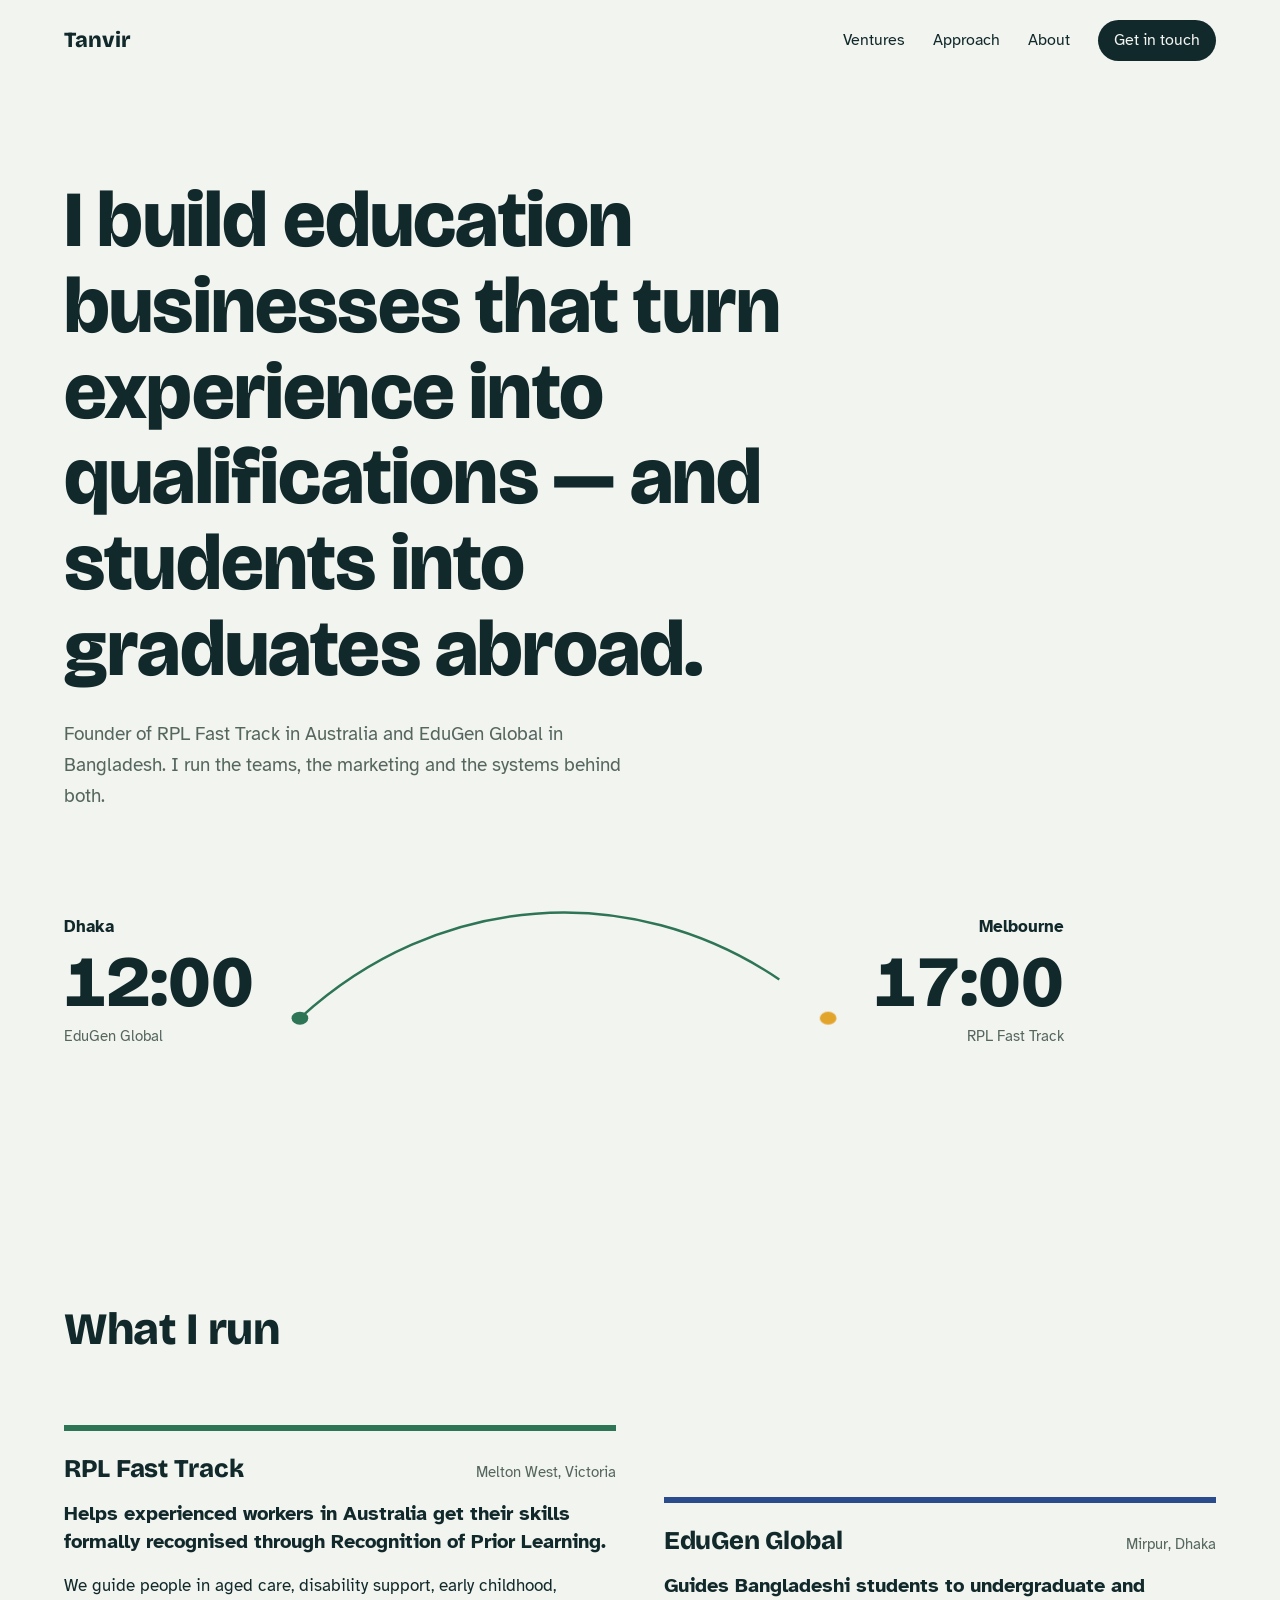
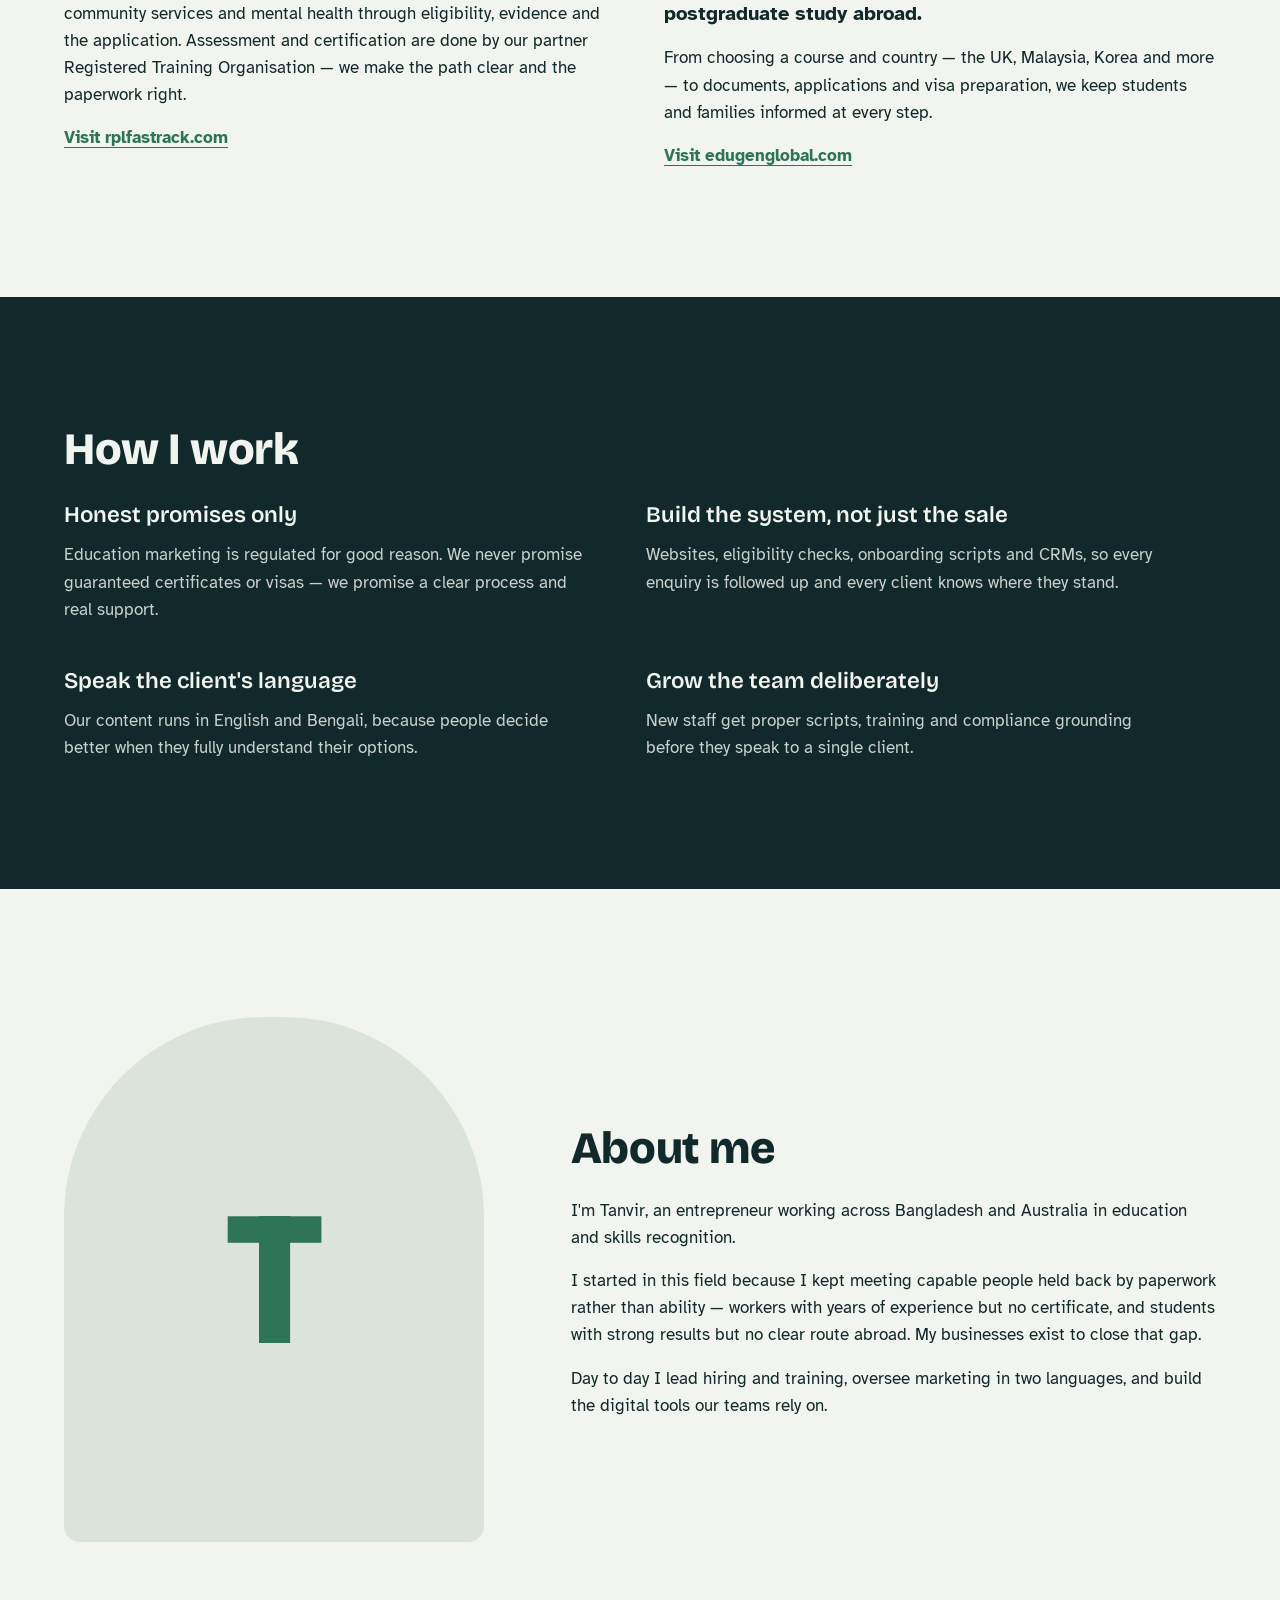
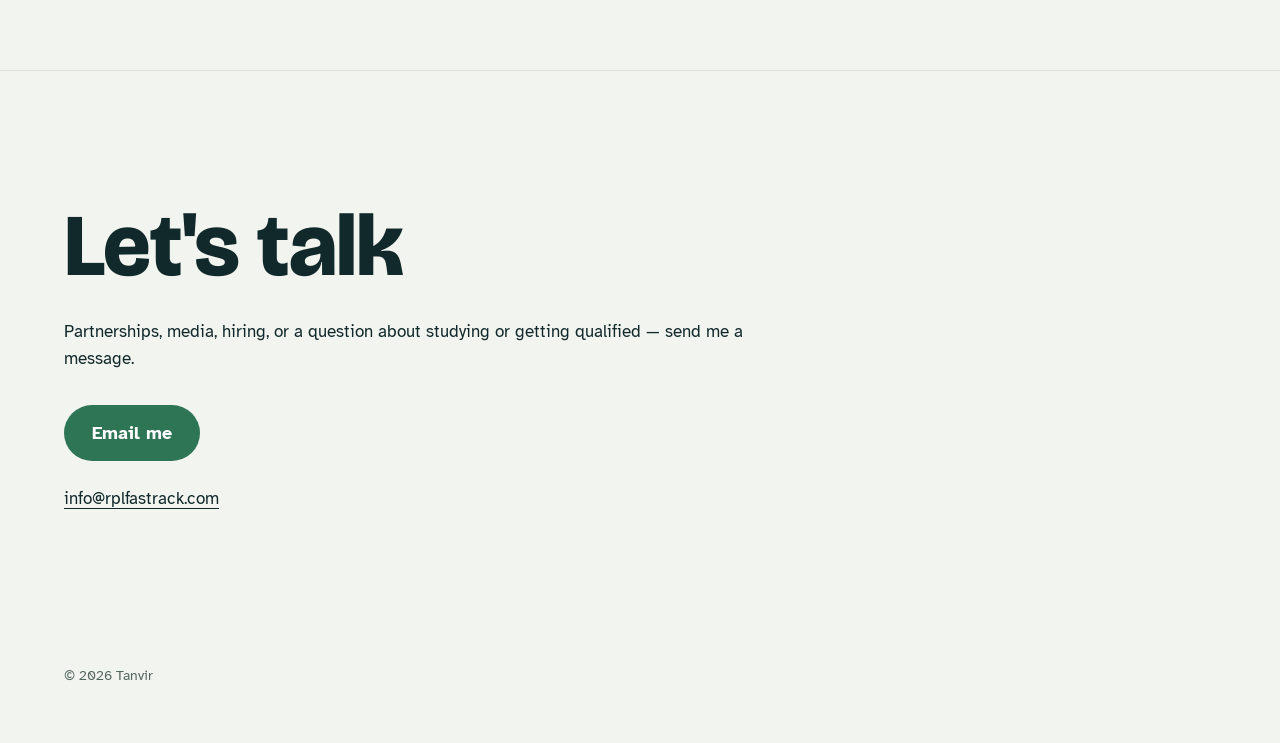
==== index.html @ ed78fefe "Add files via upload" ====
<!doctype html>
<html lang="en">
<head>
  <meta charset="utf-8">
  <meta name="viewport" content="width=device-width, initial-scale=1">
  <title>Tanvir — Education consultancy founder</title>
  <meta name="description" content="Tanvir builds education consultancies that help people turn work experience into Australian qualifications and help students study abroad.">

  <!-- Social share preview (shows when the link is posted on Facebook, LinkedIn, WhatsApp) -->
  <meta property="og:title" content="Tanvir — Education consultancy founder">
  <meta property="og:description" content="Founder of RPL Fast Track and EduGen Global. Working between Dhaka and Melbourne.">
  <meta property="og:type" content="website">
  <!-- EDIT after you have a domain: <meta property="og:url" content="https://yourdomain.com"> -->

  <link rel="icon" href="favicon.svg" type="image/svg+xml">
  <link rel="preconnect" href="https://fonts.googleapis.com">
  <link rel="preconnect" href="https://fonts.gstatic.com" crossorigin>
  <link href="https://fonts.googleapis.com/css2?family=Atkinson+Hyperlegible:wght@400;700&family=Bricolage+Grotesque:opsz,wght@12..96,400;12..96,600;12..96,800&display=swap" rel="stylesheet">
  <link rel="stylesheet" href="styles.css">
</head>
<body>
  <a class="skip" href="#main">Skip to content</a>

  <header class="site-header">
    <a class="wordmark" href="#top">Tanvir</a>
    <nav aria-label="Main">
      <a href="#ventures">Ventures</a>
      <a href="#approach">Approach</a>
      <a href="#about">About</a>
      <a class="nav-cta" href="#contact">Get in touch</a>
    </nav>
  </header>

  <main id="main">
    <!-- HERO -->
    <section class="hero" id="top">
      <h1>I build education businesses that turn experience into qualifications&nbsp;— and students into graduates abroad.</h1>
      <p class="hero-sub">Founder of RPL Fast Track in Australia and EduGen Global in Bangladesh. I run the teams, the marketing and the systems behind both.</p>

      <div class="route" aria-label="Where I work: Dhaka and Melbourne">
        <div class="city">
          <span class="city-name">Dhaka</span>
          <span class="city-time" data-tz="Asia/Dhaka">--:--</span>
          <span class="city-note">EduGen Global</span>
        </div>
        <svg class="arc" viewBox="0 0 400 120" preserveAspectRatio="none" aria-hidden="true">
          <path class="arc-path" d="M10 110 C 120 -20, 280 -20, 390 110" />
          <circle class="arc-dot" r="6" cx="10" cy="110" />
          <circle class="arc-dot arc-dot-end" r="6" cx="390" cy="110" />
        </svg>
        <div class="city city-right">
          <span class="city-name">Melbourne</span>
          <span class="city-time" data-tz="Australia/Melbourne">--:--</span>
          <span class="city-note">RPL Fast Track</span>
        </div>
      </div>
    </section>

    <!-- VENTURES -->
    <section class="ventures" id="ventures">
      <h2>What I run</h2>

      <article class="venture venture-rpl">
        <div class="venture-head">
          <h3>RPL Fast Track</h3>
          <p class="venture-where">Melton West, Victoria</p>
        </div>
        <p class="venture-lead">Helps experienced workers in Australia get their skills formally recognised through Recognition of Prior Learning.</p>
        <p>We guide people in aged care, disability support, early childhood, community services and mental health through eligibility, evidence and the application. Assessment and certification are done by our partner Registered Training Organisation — we make the path clear and the paperwork right.</p>
        <a class="text-link" href="https://rplfastrack.com" target="_blank" rel="noopener">Visit rplfastrack.com</a>
      </article>

      <article class="venture venture-edugen">
        <div class="venture-head">
          <h3>EduGen Global</h3>
          <p class="venture-where">Mirpur, Dhaka</p>
        </div>
        <p class="venture-lead">Guides Bangladeshi students to undergraduate and postgraduate study abroad.</p>
        <p>From choosing a course and country — the UK, Malaysia, Korea and more — to documents, applications and visa preparation, we keep students and families informed at every step.</p>
        <a class="text-link" href="https://www.edugenglobal.com" target="_blank" rel="noopener">Visit edugenglobal.com</a>
      </article>
    </section>

    <!-- APPROACH -->
    <section class="approach" id="approach">
      <h2>How I work</h2>
      <dl class="principles">
        <div>
          <dt>Honest promises only</dt>
          <dd>Education marketing is regulated for good reason. We never promise guaranteed certificates or visas — we promise a clear process and real support.</dd>
        </div>
        <div>
          <dt>Build the system, not just the sale</dt>
          <dd>Websites, eligibility checks, onboarding scripts and CRMs, so every enquiry is followed up and every client knows where they stand.</dd>
        </div>
        <div>
          <dt>Speak the client's language</dt>
          <dd>Our content runs in English and Bengali, because people decide better when they fully understand their options.</dd>
        </div>
        <div>
          <dt>Grow the team deliberately</dt>
          <dd>New staff get proper scripts, training and compliance grounding before they speak to a single client.</dd>
        </div>
      </dl>
    </section>

    <!-- ABOUT -->
    <section class="about" id="about">
      <div class="portrait">
        <!-- EDIT: to use your photo, put photo.jpg in this folder and replace the <span> below with:
             <img src="photo.jpg" alt="Tanvir" width="480" height="600"> -->
        <span aria-hidden="true">T</span>
      </div>
      <div class="about-text">
        <h2>About me</h2>
        <p>I'm Tanvir, an entrepreneur working across Bangladesh and Australia in education and skills recognition.</p>
        <p>I started in this field because I kept meeting capable people held back by paperwork rather than ability — workers with years of experience but no certificate, and students with strong results but no clear route abroad. My businesses exist to close that gap.</p>
        <p>Day to day I lead hiring and training, oversee marketing in two languages, and build the digital tools our teams rely on.</p>
        <!-- EDIT: replace the paragraphs above with your own story, education and milestones -->
      </div>
    </section>

    <!-- CONTACT -->
    <section class="contact" id="contact">
      <h2>Let's talk</h2>
      <p>Partnerships, media, hiring, or a question about studying or getting qualified — send me a message.</p>
      <a class="button" href="mailto:info@rplfastrack.com">Email me</a>
      <ul class="contact-links">
        <li><a href="mailto:info@rplfastrack.com">info@rplfastrack.com</a></li>
        <!-- EDIT: add your LinkedIn / Facebook, e.g.
        <li><a href="https://www.linkedin.com/in/your-name" target="_blank" rel="noopener">LinkedIn</a></li> -->
      </ul>
    </section>
  </main>

  <footer class="site-footer">
    <p>© <span id="year">2026</span> Tanvir</p>
  </footer>

  <script src="script.js" defer></script>
</body>
</html>
---- styles.css ----
:root {
  --paper: #F2F4EF;
  --ink: #12292B;
  --muted: #55665F;
  --eucalyptus: #2E7556;
  --mist: #DCE3DA;
  --marigold: #E2A42B;
  --surface: #FFFFFF;

  --display: "Bricolage Grotesque", system-ui, sans-serif;
  --body: "Atkinson Hyperlegible", system-ui, sans-serif;

  --gutter: clamp(16px, 5vw, 64px);
  --measure: 62ch;
}

@media (prefers-color-scheme: dark) {
  :root {
    --paper: #0F1E1F;
    --ink: #E8EEE9;
    --muted: #9FB0A8;
    --eucalyptus: #6CC199;
    --mist: #1E3133;
    --surface: #152829;
  }
}

* { box-sizing: border-box; }
html { scroll-behavior: smooth; }
body {
  margin: 0;
  background: var(--paper);
  color: var(--ink);
  font-family: var(--body);
  font-size: 1.0625rem;
  line-height: 1.6;
  -webkit-font-smoothing: antialiased;
}
img { max-width: 100%; display: block; }
a { color: inherit; }
:focus-visible { outline: 3px solid var(--marigold); outline-offset: 3px; border-radius: 4px; }

.skip { position: absolute; left: -999px; }
.skip:focus { left: 16px; top: 16px; background: var(--ink); color: var(--paper); padding: 8px 12px; z-index: 10; }

h1, h2, h3 { font-family: var(--display); line-height: 1.08; margin: 0; letter-spacing: -0.01em; }
h2 { font-size: clamp(1.9rem, 4vw, 2.8rem); font-weight: 800; margin-bottom: 1.5rem; }
h3 { font-size: 1.6rem; font-weight: 800; }
p { margin: 0 0 1rem; max-width: var(--measure); }

/* Header */
.site-header {
  display: flex; justify-content: space-between; align-items: center; gap: 16px;
  padding: 20px var(--gutter);
  position: sticky; top: 0; z-index: 5;
  background: color-mix(in srgb, var(--paper) 88%, transparent);
  backdrop-filter: blur(8px);
}
.wordmark { font-family: var(--display); font-weight: 800; font-size: 1.35rem; text-decoration: none; }
nav { display: flex; gap: clamp(12px, 2.5vw, 28px); align-items: center; }
nav a { text-decoration: none; font-size: 0.98rem; }
nav a:hover { text-decoration: underline; text-underline-offset: 4px; }
.nav-cta { background: var(--ink); color: var(--paper); padding: 8px 16px; border-radius: 999px; }
.nav-cta:hover { text-decoration: none !important; background: var(--eucalyptus); }
@media (max-width: 640px) {
  nav a:not(.nav-cta) { display: none; }
}

section { padding: clamp(64px, 10vw, 128px) var(--gutter); }

/* Hero */
.hero { padding-top: clamp(40px, 8vw, 96px); }
.hero h1 {
  font-size: clamp(2.2rem, 6.2vw, 5rem);
  font-weight: 800;
  max-width: 17ch;
  font-variation-settings: "opsz" 96;
}
.hero-sub { font-size: 1.2rem; color: var(--muted); margin-top: 1.75rem; max-width: 48ch; }

.route {
  margin-top: clamp(48px, 8vw, 88px);
  display: grid;
  grid-template-columns: auto 1fr auto;
  align-items: end;
  gap: clamp(12px, 3vw, 32px);
  max-width: 1000px;
}
.city { display: flex; flex-direction: column; }
.city-right { text-align: right; }
.city-name { font-weight: 700; }
.city-time {
  font-family: var(--display); font-weight: 800;
  font-size: clamp(2.4rem, 7vw, 4.5rem); line-height: 1;
  font-variant-numeric: tabular-nums;
  margin: 6px 0;
}
.city-note { color: var(--muted); font-size: 0.95rem; }
.arc { width: 100%; height: clamp(70px, 12vw, 130px); overflow: visible; margin-bottom: 1.2rem; }
.arc-path {
  fill: none; stroke: var(--eucalyptus); stroke-width: 2.5;
  stroke-dasharray: 520; stroke-dashoffset: 520;
  animation: draw 1.8s 0.3s cubic-bezier(.6,.1,.2,1) forwards;
  vector-effect: non-scaling-stroke;
}
.arc-dot { fill: var(--eucalyptus); }
.arc-dot-end { fill: var(--marigold); opacity: 0; animation: pop .4s 2s forwards; }
@keyframes draw { to { stroke-dashoffset: 0; } }
@keyframes pop { to { opacity: 1; } }
@media (max-width: 560px) {
  .route { grid-template-columns: 1fr 1fr; }
  .arc { grid-column: 1 / -1; order: -1; margin-bottom: 0; }
}

/* Ventures */
.ventures { display: grid; grid-template-columns: repeat(2, minmax(0, 1fr)); gap: clamp(24px, 4vw, 48px); align-items: start; }
.ventures h2 { grid-column: 1 / -1; }
.venture { padding-top: 24px; border-top: 6px solid var(--eucalyptus); }
.venture-edugen { border-top-color: #2B4C8C; margin-top: clamp(0px, 6vw, 72px); }
@media (prefers-color-scheme: dark) { .venture-edugen { border-top-color: #7EA2E6; } }
.venture-head { display: flex; justify-content: space-between; align-items: baseline; gap: 12px; flex-wrap: wrap; margin-bottom: 1rem; }
.venture-where { color: var(--muted); margin: 0; font-size: 0.95rem; }
.venture-lead { font-size: 1.25rem; font-weight: 700; line-height: 1.4; }
.text-link { font-weight: 700; color: var(--eucalyptus); text-underline-offset: 4px; }
@media (max-width: 760px) {
  .ventures { grid-template-columns: 1fr; }
  .venture-edugen { margin-top: 16px; }
}

/* Approach */
.approach { background: var(--ink); color: var(--paper); }
.principles { display: grid; grid-template-columns: repeat(2, minmax(0, 1fr)); gap: 40px clamp(24px, 5vw, 72px); margin: 0; max-width: 1100px; }
.principles dt { font-family: var(--display); font-weight: 600; font-size: 1.4rem; margin-bottom: 0.5rem; }
.principles dd { margin: 0; opacity: 0.82; max-width: 48ch; }
@media (max-width: 700px) { .principles { grid-template-columns: 1fr; } }

/* About */
.about { display: grid; grid-template-columns: minmax(0, 2fr) minmax(0, 3fr); gap: clamp(32px, 6vw, 88px); align-items: center; }
.portrait {
  aspect-ratio: 4 / 5; background: var(--mist); border-radius: 200px 200px 16px 16px;
  display: grid; place-items: center; overflow: hidden; max-width: 420px;
}
.portrait span { font-family: var(--display); font-weight: 800; font-size: clamp(6rem, 18vw, 12rem); color: var(--eucalyptus); }
.portrait img { width: 100%; height: 100%; object-fit: cover; }
@media (max-width: 760px) {
  .about { grid-template-columns: 1fr; }
  .portrait { max-width: 260px; }
}

/* Contact */
.contact { text-align: left; border-top: 1px solid var(--mist); }
.contact h2 { font-size: clamp(2.6rem, 8vw, 5.5rem); }
.button {
  display: inline-block; margin-top: 1rem;
  background: var(--eucalyptus); color: #fff; text-decoration: none;
  font-weight: 700; padding: 14px 28px; border-radius: 999px; font-size: 1.1rem;
}
.button:hover { background: var(--ink); color: var(--paper); }
.contact-links { list-style: none; padding: 0; margin: 1.5rem 0 0; display: flex; gap: 24px; flex-wrap: wrap; }
.contact-links a { text-underline-offset: 4px; }

.site-footer { padding: 24px var(--gutter) 40px; color: var(--muted); font-size: 0.9rem; }

@media (prefers-reduced-motion: reduce) {
  html { scroll-behavior: auto; }
  .arc-path { animation: none; stroke-dashoffset: 0; }
  .arc-dot-end { animation: none; opacity: 1; }
}
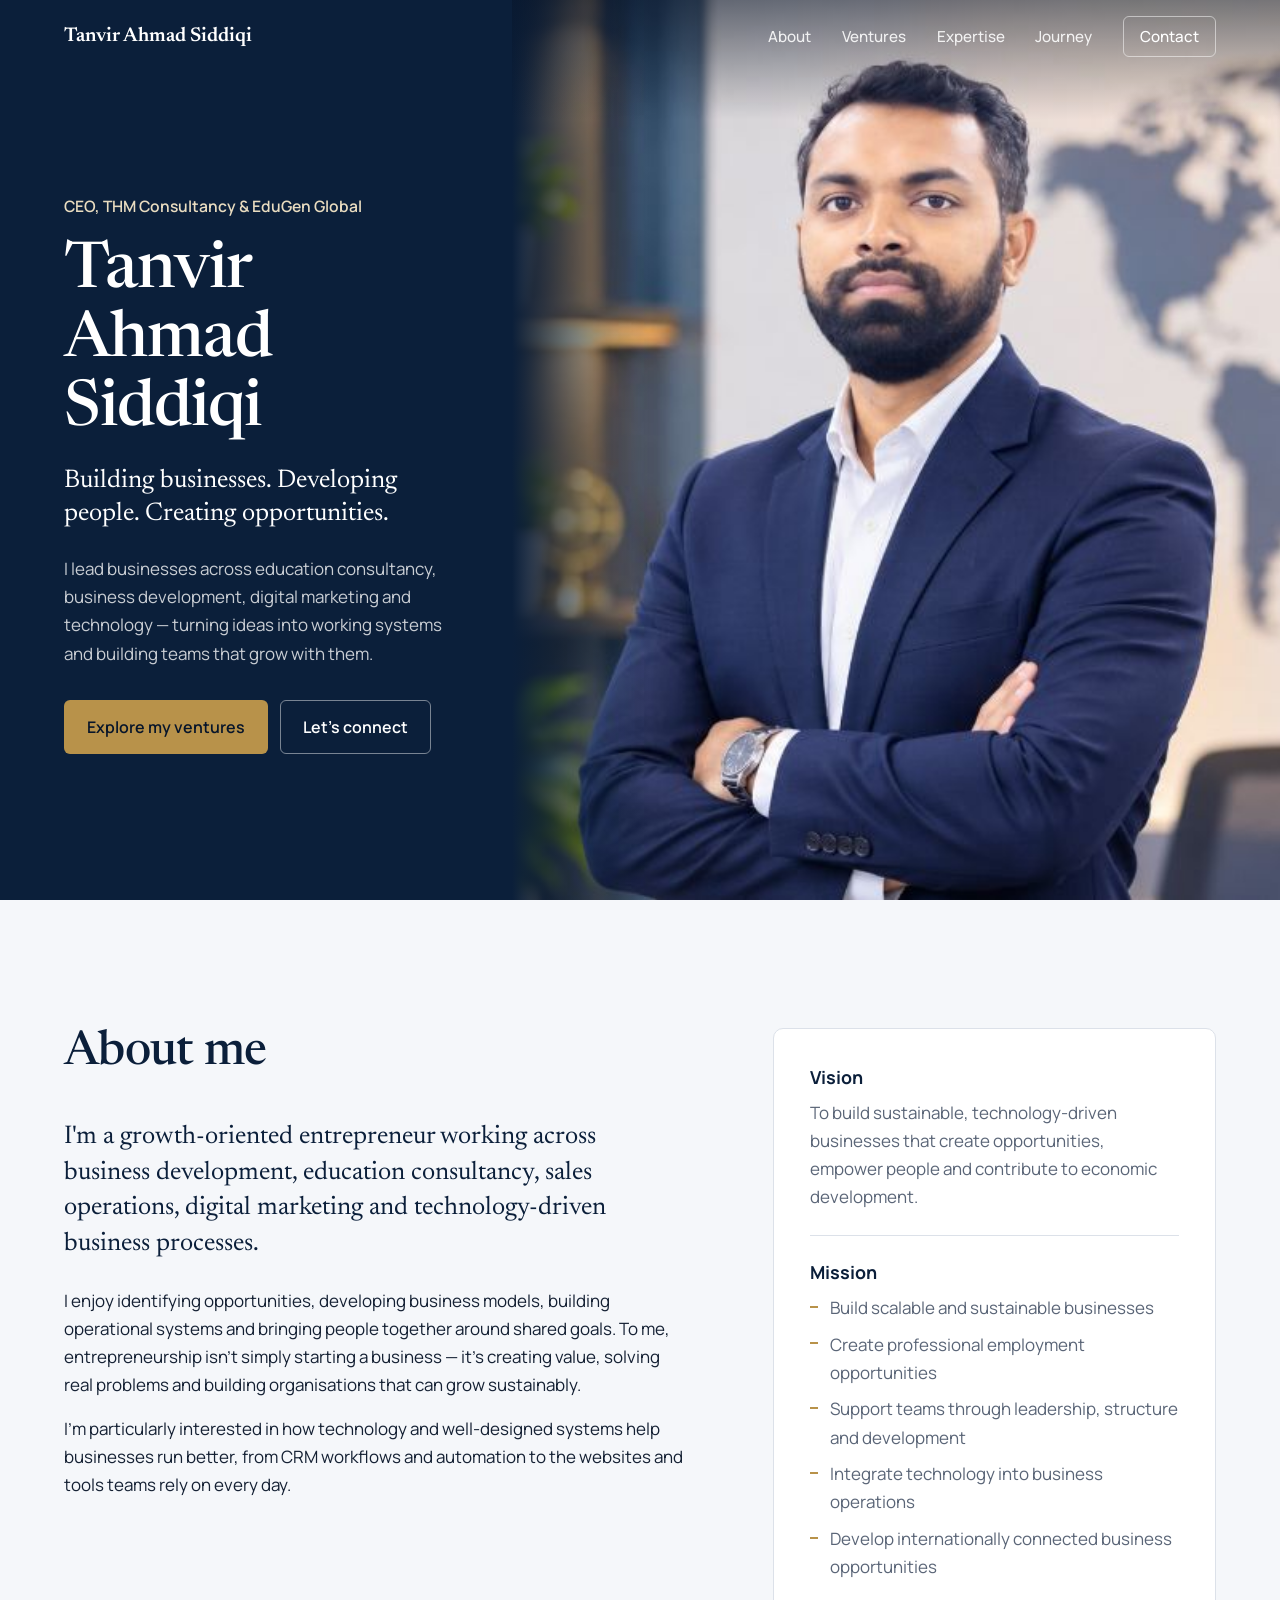
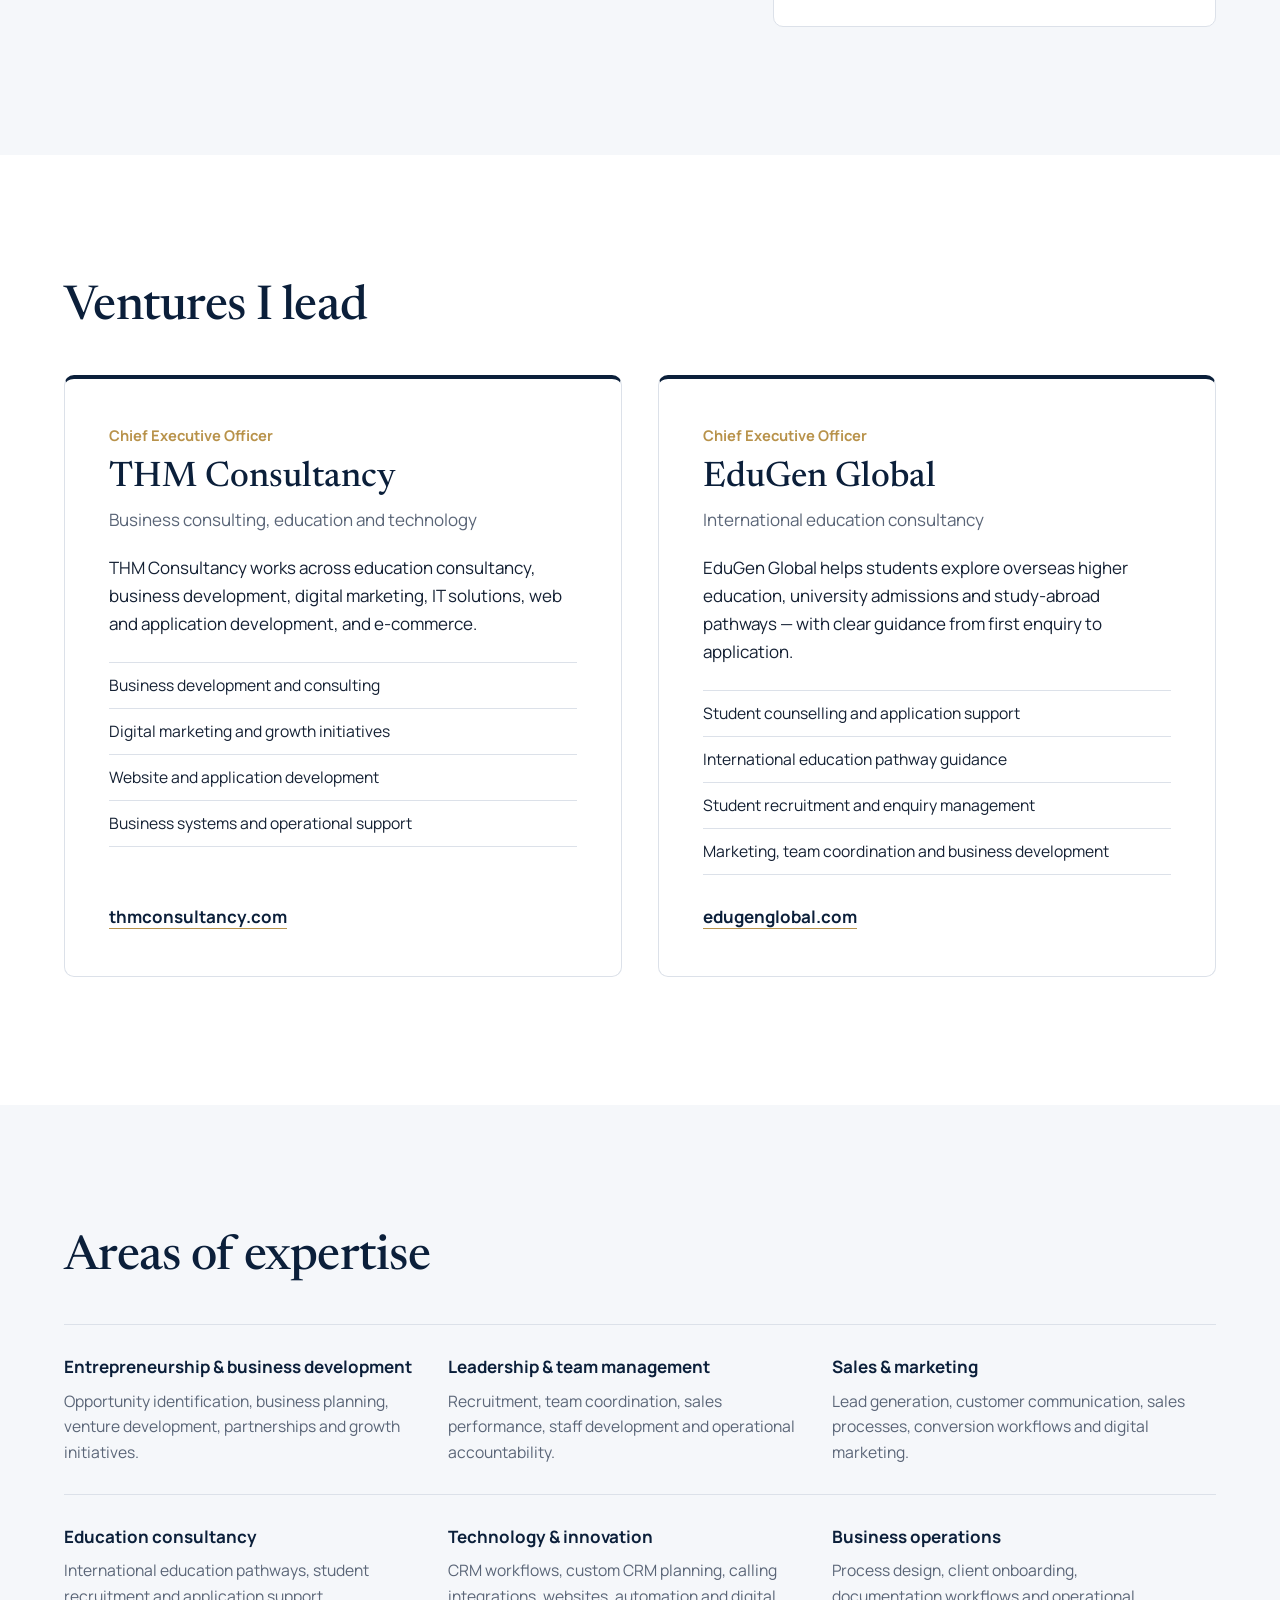
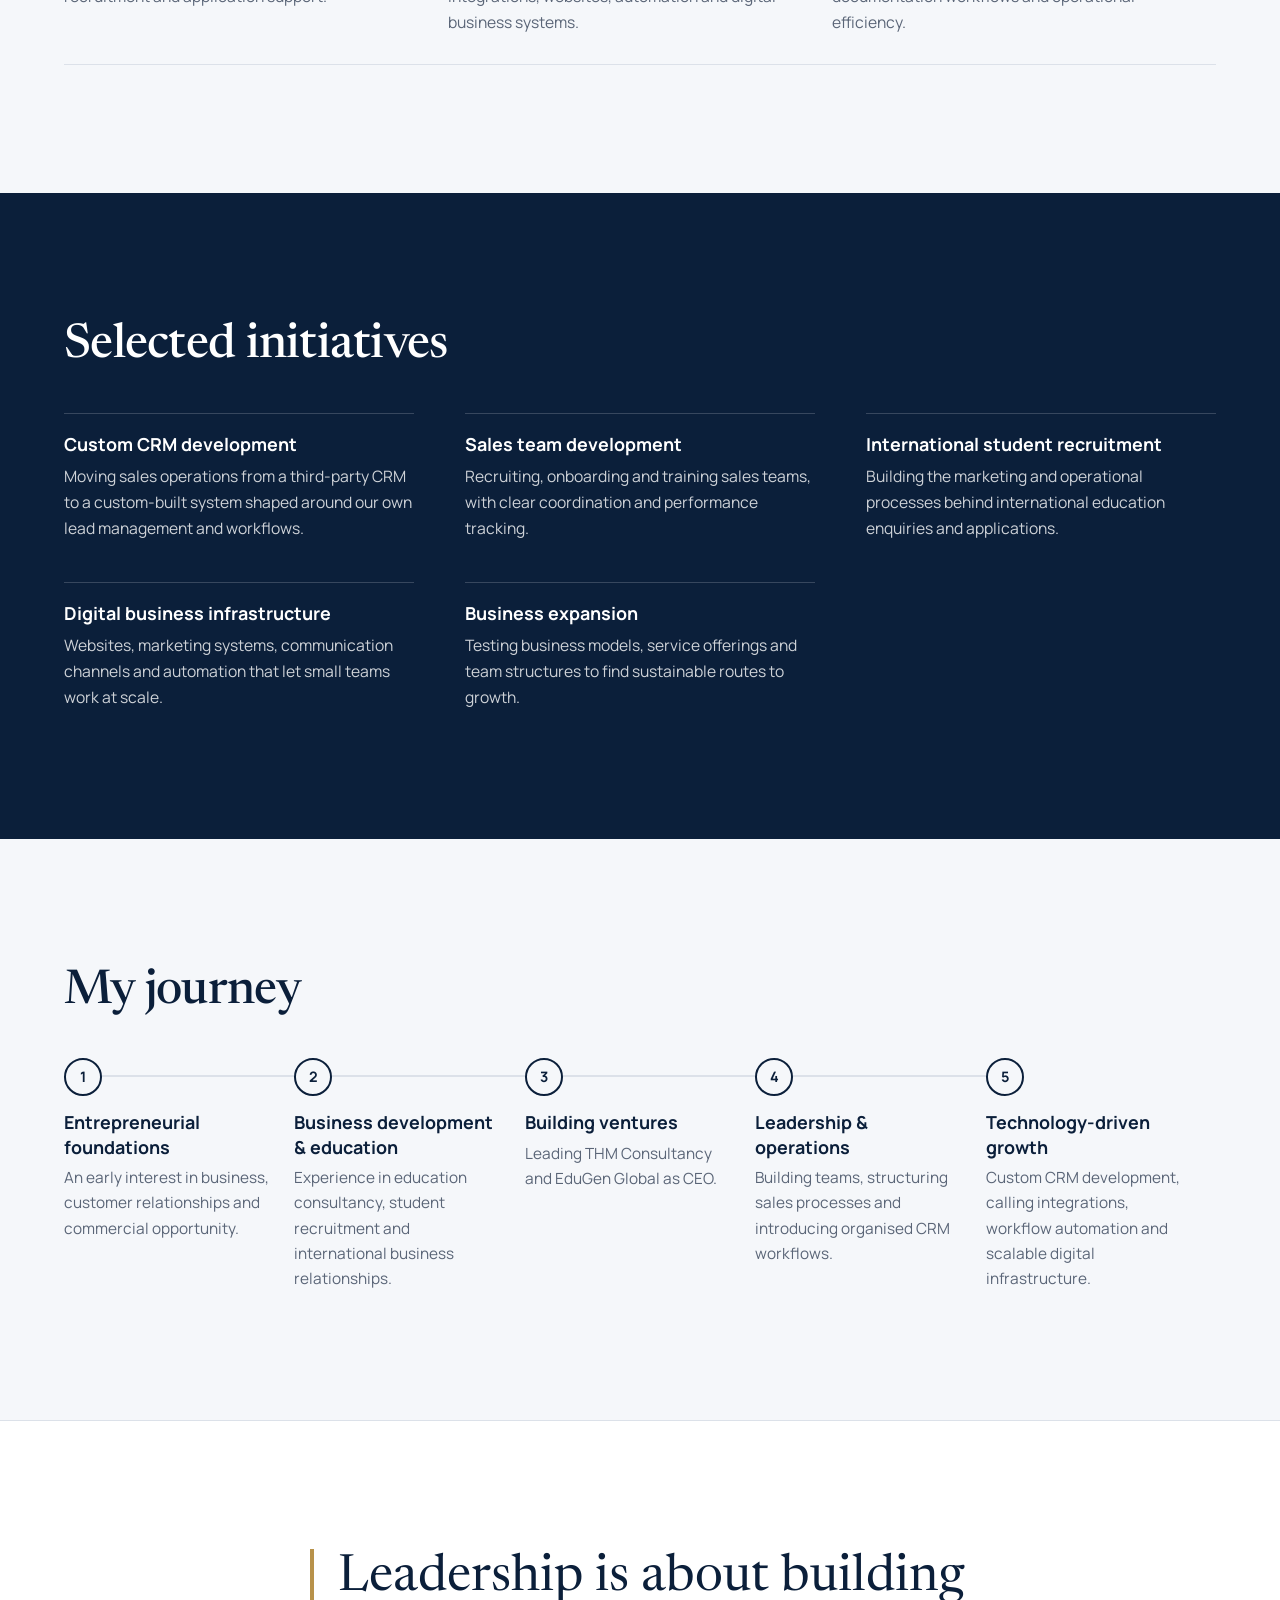
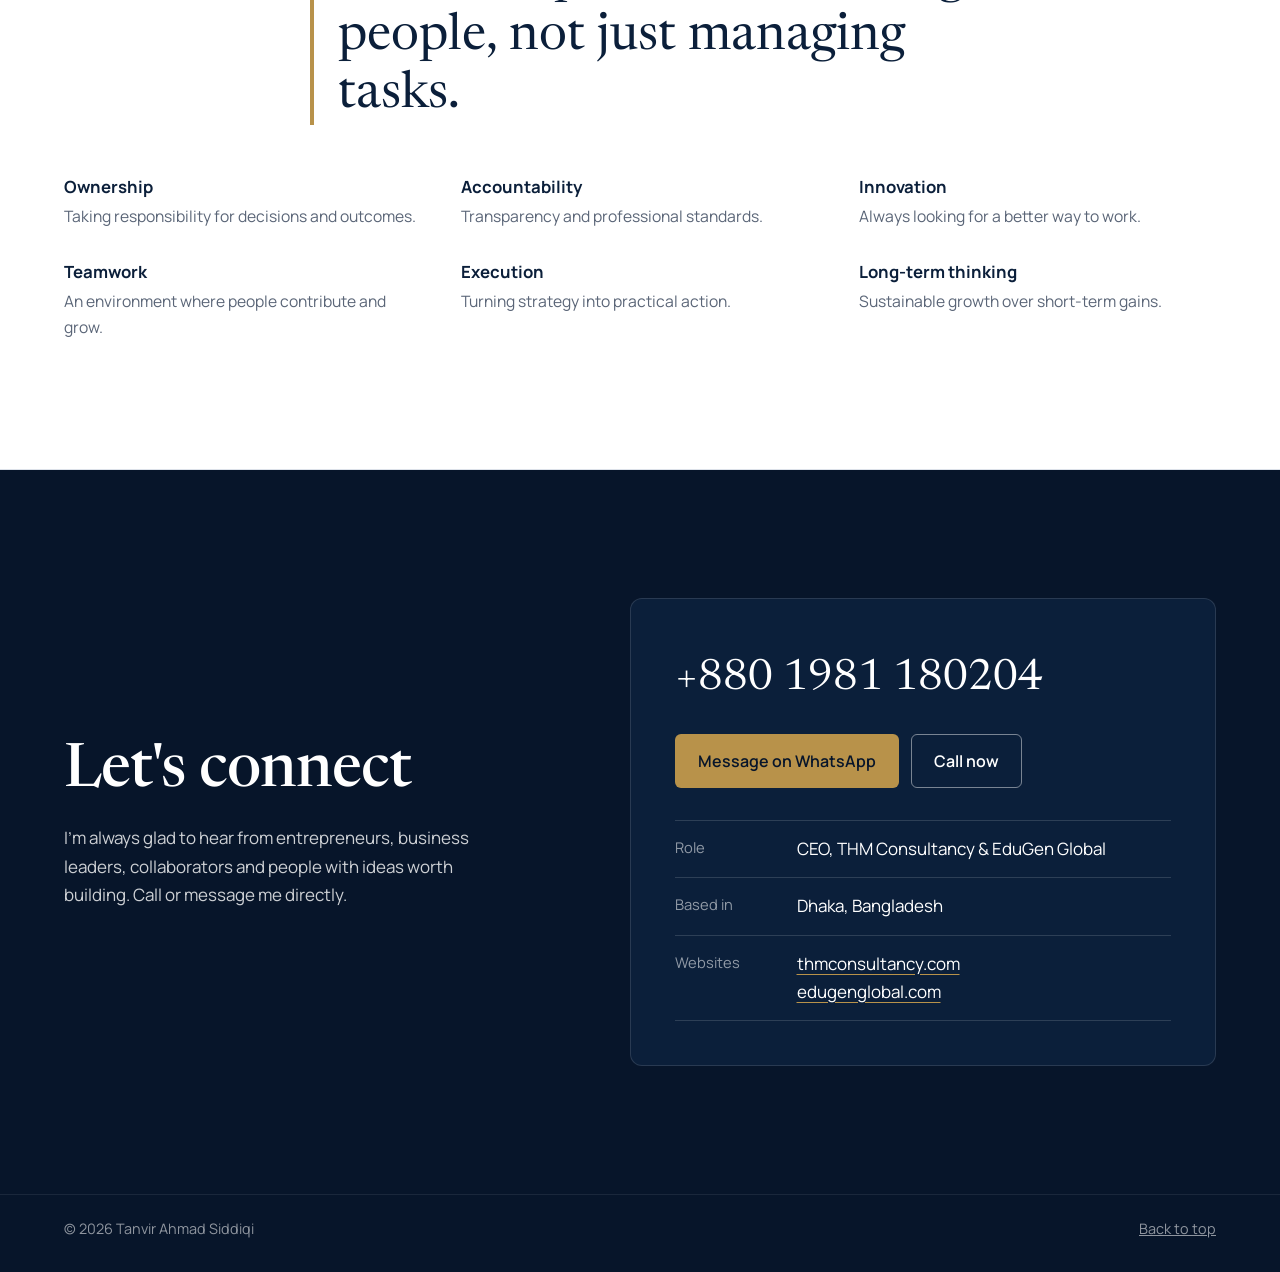
==== commit 571b58c9: "Redesign: navy theme, cover photo, THM Consultancy & EduGen Global" ====
--- a/index.html
+++ b/index.html
@@ -3,138 +3,193 @@
 <head>
   <meta charset="utf-8">
   <meta name="viewport" content="width=device-width, initial-scale=1">
-  <title>Tanvir — Education consultancy founder</title>
-  <meta name="description" content="Tanvir builds education consultancies that help people turn work experience into Australian qualifications and help students study abroad.">
+  <title>Tanvir Ahmad Siddiqi — CEO, THM Consultancy &amp; EduGen Global</title>
+  <meta name="description" content="Tanvir Ahmad Siddiqi is the CEO of THM Consultancy and EduGen Global, building businesses in education consultancy, business development and technology from Dhaka, Bangladesh.">
 
-  <!-- Social share preview (shows when the link is posted on Facebook, LinkedIn, WhatsApp) -->
-  <meta property="og:title" content="Tanvir — Education consultancy founder">
-  <meta property="og:description" content="Founder of RPL Fast Track and EduGen Global. Working between Dhaka and Melbourne.">
+  <meta property="og:title" content="Tanvir Ahmad Siddiqi — CEO, THM Consultancy & EduGen Global">
+  <meta property="og:description" content="Building businesses. Developing people. Creating opportunities.">
   <meta property="og:type" content="website">
-  <!-- EDIT after you have a domain: <meta property="og:url" content="https://yourdomain.com"> -->
+  <meta property="og:image" content="og.jpg">
+  <!-- EDIT after you have a domain: change og:image to the full address, e.g. https://yourdomain.com/og.jpg, and add <meta property="og:url" content="https://yourdomain.com"> -->
 
   <link rel="icon" href="favicon.svg" type="image/svg+xml">
+  <link rel="preload" as="image" href="cover.jpg" imagesrcset="cover-sm.jpg 1000w, cover.jpg 1672w" imagesizes="(max-width: 860px) 100vw, 60vw">
   <link rel="preconnect" href="https://fonts.googleapis.com">
   <link rel="preconnect" href="https://fonts.gstatic.com" crossorigin>
-  <link href="https://fonts.googleapis.com/css2?family=Atkinson+Hyperlegible:wght@400;700&family=Bricolage+Grotesque:opsz,wght@12..96,400;12..96,600;12..96,800&display=swap" rel="stylesheet">
+  <link href="https://fonts.googleapis.com/css2?family=Manrope:wght@400;500;600;700&family=Newsreader:opsz,wght@6..72,500;6..72,600&display=swap" rel="stylesheet">
   <link rel="stylesheet" href="styles.css">
 </head>
 <body>
   <a class="skip" href="#main">Skip to content</a>
 
   <header class="site-header">
-    <a class="wordmark" href="#top">Tanvir</a>
+    <a class="wordmark" href="#top">Tanvir Ahmad Siddiqi</a>
     <nav aria-label="Main">
+      <a href="#about">About</a>
       <a href="#ventures">Ventures</a>
-      <a href="#approach">Approach</a>
-      <a href="#about">About</a>
-      <a class="nav-cta" href="#contact">Get in touch</a>
+      <a href="#expertise">Expertise</a>
+      <a href="#journey">Journey</a>
+      <a class="nav-cta" href="#contact">Contact</a>
     </nav>
   </header>
 
   <main id="main">
-    <!-- HERO -->
+    <!-- HERO / COVER -->
     <section class="hero" id="top">
-      <h1>I build education businesses that turn experience into qualifications&nbsp;— and students into graduates abroad.</h1>
-      <p class="hero-sub">Founder of RPL Fast Track in Australia and EduGen Global in Bangladesh. I run the teams, the marketing and the systems behind both.</p>
-
-      <div class="route" aria-label="Where I work: Dhaka and Melbourne">
-        <div class="city">
-          <span class="city-name">Dhaka</span>
-          <span class="city-time" data-tz="Asia/Dhaka">--:--</span>
-          <span class="city-note">EduGen Global</span>
-        </div>
-        <svg class="arc" viewBox="0 0 400 120" preserveAspectRatio="none" aria-hidden="true">
-          <path class="arc-path" d="M10 110 C 120 -20, 280 -20, 390 110" />
-          <circle class="arc-dot" r="6" cx="10" cy="110" />
-          <circle class="arc-dot arc-dot-end" r="6" cx="390" cy="110" />
-        </svg>
-        <div class="city city-right">
-          <span class="city-name">Melbourne</span>
-          <span class="city-time" data-tz="Australia/Melbourne">--:--</span>
-          <span class="city-note">RPL Fast Track</span>
+      <div class="hero-text">
+        <p class="hero-role">CEO, THM Consultancy &amp; EduGen Global</p>
+        <h1>Tanvir Ahmad Siddiqi</h1>
+        <p class="hero-tagline">Building businesses. Developing people. Creating opportunities.</p>
+        <p class="hero-intro">I lead businesses across education consultancy, business development, digital marketing and technology — turning ideas into working systems and building teams that grow with them.</p>
+        <div class="hero-actions">
+          <a class="btn btn-primary" href="#ventures">Explore my ventures</a>
+          <a class="btn btn-ghost" href="#contact">Let's connect</a>
         </div>
       </div>
+      <figure class="hero-photo">
+        <img src="cover.jpg" srcset="cover-sm.jpg 1000w, cover.jpg 1672w" sizes="(max-width: 860px) 100vw, 60vw"
+             alt="Tanvir Ahmad Siddiqi in a navy suit, standing in an office in front of a world map" width="1672" height="941" fetchpriority="high">
+      </figure>
+    </section>
+
+    <!-- ABOUT -->
+    <section class="about" id="about">
+      <div class="about-main">
+        <h2>About me</h2>
+        <p class="lead">I'm a growth-oriented entrepreneur working across business development, education consultancy, sales operations, digital marketing and technology-driven business processes.</p>
+        <p>I enjoy identifying opportunities, developing business models, building operational systems and bringing people together around shared goals. To me, entrepreneurship isn't simply starting a business — it's creating value, solving real problems and building organisations that can grow sustainably.</p>
+        <p>I'm particularly interested in how technology and well-designed systems help businesses run better, from CRM workflows and automation to the websites and tools teams rely on every day.</p>
+      </div>
+      <aside class="about-side">
+        <div class="vision">
+          <h3>Vision</h3>
+          <p>To build sustainable, technology-driven businesses that create opportunities, empower people and contribute to economic development.</p>
+        </div>
+        <div class="mission">
+          <h3>Mission</h3>
+          <ul>
+            <li>Build scalable and sustainable businesses</li>
+            <li>Create professional employment opportunities</li>
+            <li>Support teams through leadership, structure and development</li>
+            <li>Integrate technology into business operations</li>
+            <li>Develop internationally connected business opportunities</li>
+          </ul>
+        </div>
+      </aside>
     </section>
 
     <!-- VENTURES -->
     <section class="ventures" id="ventures">
-      <h2>What I run</h2>
+      <h2>Ventures I lead</h2>
+      <div class="venture-grid">
+        <article class="venture">
+          <p class="venture-role">Chief Executive Officer</p>
+          <h3>THM Consultancy</h3>
+          <p class="venture-sector">Business consulting, education and technology</p>
+          <p>THM Consultancy works across education consultancy, business development, digital marketing, IT solutions, web and application development, and e-commerce.</p>
+          <ul class="venture-points">
+            <li>Business development and consulting</li>
+            <li>Digital marketing and growth initiatives</li>
+            <li>Website and application development</li>
+            <li>Business systems and operational support</li>
+          </ul>
+          <a class="venture-link" href="https://thmconsultancy.com" target="_blank" rel="noopener">thmconsultancy.com</a>
+        </article>
 
-      <article class="venture venture-rpl">
-        <div class="venture-head">
-          <h3>RPL Fast Track</h3>
-          <p class="venture-where">Melton West, Victoria</p>
-        </div>
-        <p class="venture-lead">Helps experienced workers in Australia get their skills formally recognised through Recognition of Prior Learning.</p>
-        <p>We guide people in aged care, disability support, early childhood, community services and mental health through eligibility, evidence and the application. Assessment and certification are done by our partner Registered Training Organisation — we make the path clear and the paperwork right.</p>
-        <a class="text-link" href="https://rplfastrack.com" target="_blank" rel="noopener">Visit rplfastrack.com</a>
-      </article>
-
-      <article class="venture venture-edugen">
-        <div class="venture-head">
+        <article class="venture">
+          <p class="venture-role">Chief Executive Officer</p>
           <h3>EduGen Global</h3>
-          <p class="venture-where">Mirpur, Dhaka</p>
-        </div>
-        <p class="venture-lead">Guides Bangladeshi students to undergraduate and postgraduate study abroad.</p>
-        <p>From choosing a course and country — the UK, Malaysia, Korea and more — to documents, applications and visa preparation, we keep students and families informed at every step.</p>
-        <a class="text-link" href="https://www.edugenglobal.com" target="_blank" rel="noopener">Visit edugenglobal.com</a>
-      </article>
+          <p class="venture-sector">International education consultancy</p>
+          <p>EduGen Global helps students explore overseas higher education, university admissions and study-abroad pathways — with clear guidance from first enquiry to application.</p>
+          <ul class="venture-points">
+            <li>Student counselling and application support</li>
+            <li>International education pathway guidance</li>
+            <li>Student recruitment and enquiry management</li>
+            <li>Marketing, team coordination and business development</li>
+          </ul>
+          <a class="venture-link" href="https://www.edugenglobal.com" target="_blank" rel="noopener">edugenglobal.com</a>
+        </article>
+      </div>
     </section>
 
-    <!-- APPROACH -->
-    <section class="approach" id="approach">
-      <h2>How I work</h2>
-      <dl class="principles">
-        <div>
-          <dt>Honest promises only</dt>
-          <dd>Education marketing is regulated for good reason. We never promise guaranteed certificates or visas — we promise a clear process and real support.</dd>
-        </div>
-        <div>
-          <dt>Build the system, not just the sale</dt>
-          <dd>Websites, eligibility checks, onboarding scripts and CRMs, so every enquiry is followed up and every client knows where they stand.</dd>
-        </div>
-        <div>
-          <dt>Speak the client's language</dt>
-          <dd>Our content runs in English and Bengali, because people decide better when they fully understand their options.</dd>
-        </div>
-        <div>
-          <dt>Grow the team deliberately</dt>
-          <dd>New staff get proper scripts, training and compliance grounding before they speak to a single client.</dd>
-        </div>
+    <!-- EXPERTISE -->
+    <section class="expertise" id="expertise">
+      <h2>Areas of expertise</h2>
+      <dl class="expertise-list">
+        <div><dt>Entrepreneurship &amp; business development</dt><dd>Opportunity identification, business planning, venture development, partnerships and growth initiatives.</dd></div>
+        <div><dt>Leadership &amp; team management</dt><dd>Recruitment, team coordination, sales performance, staff development and operational accountability.</dd></div>
+        <div><dt>Sales &amp; marketing</dt><dd>Lead generation, customer communication, sales processes, conversion workflows and digital marketing.</dd></div>
+        <div><dt>Education consultancy</dt><dd>International education pathways, student recruitment and application support.</dd></div>
+        <div><dt>Technology &amp; innovation</dt><dd>CRM workflows, custom CRM planning, calling integrations, websites, automation and digital business systems.</dd></div>
+        <div><dt>Business operations</dt><dd>Process design, client onboarding, documentation workflows and operational efficiency.</dd></div>
       </dl>
     </section>
 
-    <!-- ABOUT -->
-    <section class="about" id="about">
-      <div class="portrait">
-        <!-- EDIT: to use your photo, put photo.jpg in this folder and replace the <span> below with:
-             <img src="photo.jpg" alt="Tanvir" width="480" height="600"> -->
-        <span aria-hidden="true">T</span>
+    <!-- INITIATIVES -->
+    <section class="initiatives" id="initiatives">
+      <h2>Selected initiatives</h2>
+      <div class="initiative-grid">
+        <article><h3>Custom CRM development</h3><p>Moving sales operations from a third-party CRM to a custom-built system shaped around our own lead management and workflows.</p></article>
+        <article><h3>Sales team development</h3><p>Recruiting, onboarding and training sales teams, with clear coordination and performance tracking.</p></article>
+        <article><h3>International student recruitment</h3><p>Building the marketing and operational processes behind international education enquiries and applications.</p></article>
+        <article><h3>Digital business infrastructure</h3><p>Websites, marketing systems, communication channels and automation that let small teams work at scale.</p></article>
+        <article><h3>Business expansion</h3><p>Testing business models, service offerings and team structures to find sustainable routes to growth.</p></article>
       </div>
-      <div class="about-text">
-        <h2>About me</h2>
-        <p>I'm Tanvir, an entrepreneur working across Bangladesh and Australia in education and skills recognition.</p>
-        <p>I started in this field because I kept meeting capable people held back by paperwork rather than ability — workers with years of experience but no certificate, and students with strong results but no clear route abroad. My businesses exist to close that gap.</p>
-        <p>Day to day I lead hiring and training, oversee marketing in two languages, and build the digital tools our teams rely on.</p>
-        <!-- EDIT: replace the paragraphs above with your own story, education and milestones -->
-      </div>
+    </section>
+
+    <!-- JOURNEY -->
+    <section class="journey" id="journey">
+      <h2>My journey</h2>
+      <ol class="timeline">
+        <li><h3>Entrepreneurial foundations</h3><p>An early interest in business, customer relationships and commercial opportunity.</p></li>
+        <li><h3>Business development &amp; education</h3><p>Experience in education consultancy, student recruitment and international business relationships.</p></li>
+        <li><h3>Building ventures</h3><p>Leading THM Consultancy and EduGen Global as CEO.</p></li>
+        <li><h3>Leadership &amp; operations</h3><p>Building teams, structuring sales processes and introducing organised CRM workflows.</p></li>
+        <li><h3>Technology-driven growth</h3><p>Custom CRM development, calling integrations, workflow automation and scalable digital infrastructure.</p></li>
+      </ol>
+      <!-- EDIT: add years to each stage when you're ready, e.g. <p class="year">2019</p> -->
+    </section>
+
+    <!-- PHILOSOPHY -->
+    <section class="philosophy" id="philosophy">
+      <blockquote>Leadership is about building people, not just managing tasks.</blockquote>
+      <ul class="values">
+        <li><strong>Ownership</strong> Taking responsibility for decisions and outcomes.</li>
+        <li><strong>Accountability</strong> Transparency and professional standards.</li>
+        <li><strong>Innovation</strong> Always looking for a better way to work.</li>
+        <li><strong>Teamwork</strong> An environment where people contribute and grow.</li>
+        <li><strong>Execution</strong> Turning strategy into practical action.</li>
+        <li><strong>Long-term thinking</strong> Sustainable growth over short-term gains.</li>
+      </ul>
     </section>
 
     <!-- CONTACT -->
     <section class="contact" id="contact">
-      <h2>Let's talk</h2>
-      <p>Partnerships, media, hiring, or a question about studying or getting qualified — send me a message.</p>
-      <a class="button" href="mailto:info@rplfastrack.com">Email me</a>
-      <ul class="contact-links">
-        <li><a href="mailto:info@rplfastrack.com">info@rplfastrack.com</a></li>
-        <!-- EDIT: add your LinkedIn / Facebook, e.g.
-        <li><a href="https://www.linkedin.com/in/your-name" target="_blank" rel="noopener">LinkedIn</a></li> -->
-      </ul>
+      <div class="contact-intro">
+        <h2>Let's connect</h2>
+        <p>I'm always glad to hear from entrepreneurs, business leaders, collaborators and people with ideas worth building. Call or message me directly.</p>
+      </div>
+      <div class="contact-card">
+        <a class="contact-phone" href="tel:+8801981180204">+880 1981 180204</a>
+        <div class="contact-actions">
+          <a class="btn btn-primary" href="https://wa.me/8801981180204" target="_blank" rel="noopener">Message on WhatsApp</a>
+          <a class="btn btn-ghost" href="tel:+8801981180204">Call now</a>
+        </div>
+        <dl class="contact-meta">
+          <div><dt>Role</dt><dd>CEO, THM Consultancy &amp; EduGen Global</dd></div>
+          <div><dt>Based in</dt><dd>Dhaka, Bangladesh</dd></div>
+          <div><dt>Websites</dt><dd><a href="https://thmconsultancy.com" target="_blank" rel="noopener">thmconsultancy.com</a><br><a href="https://www.edugenglobal.com" target="_blank" rel="noopener">edugenglobal.com</a></dd></div>
+          <!-- EDIT: add email and LinkedIn, e.g.
+          <div><dt>Email</dt><dd><a href="mailto:you@example.com">you@example.com</a></dd></div>
+          <div><dt>LinkedIn</dt><dd><a href="https://www.linkedin.com/in/your-name" target="_blank" rel="noopener">linkedin.com/in/your-name</a></dd></div> -->
+        </dl>
+      </div>
     </section>
   </main>
 
   <footer class="site-footer">
-    <p>© <span id="year">2026</span> Tanvir</p>
+    <p>© <span id="year">2026</span> Tanvir Ahmad Siddiqi</p>
+    <a href="#top">Back to top</a>
   </footer>
 
   <script src="script.js" defer></script>
--- a/styles.css
+++ b/styles.css
@@ -1,168 +1,211 @@
 :root {
-  --paper: #F2F4EF;
-  --ink: #12292B;
-  --muted: #55665F;
-  --eucalyptus: #2E7556;
-  --mist: #DCE3DA;
-  --marigold: #E2A42B;
-  --surface: #FFFFFF;
-
-  --display: "Bricolage Grotesque", system-ui, sans-serif;
-  --body: "Atkinson Hyperlegible", system-ui, sans-serif;
-
-  --gutter: clamp(16px, 5vw, 64px);
-  --measure: 62ch;
-}
-
-@media (prefers-color-scheme: dark) {
-  :root {
-    --paper: #0F1E1F;
-    --ink: #E8EEE9;
-    --muted: #9FB0A8;
-    --eucalyptus: #6CC199;
-    --mist: #1E3133;
-    --surface: #152829;
-  }
+  --navy: #0B1F3A;
+  --navy-deep: #07152A;
+  --ink: #142033;
+  --slate: #5A6577;
+  --line: #DCE1E9;
+  --paper: #F5F7FA;
+  --white: #FFFFFF;
+  --brass: #B8924A;
+  --brass-soft: #E9DCC0;
+
+  --serif: "Newsreader", Georgia, serif;
+  --sans: "Manrope", system-ui, -apple-system, sans-serif;
+
+  --gutter: clamp(16px, 5vw, 72px);
+  --max: 1200px;
 }
 
 * { box-sizing: border-box; }
-html { scroll-behavior: smooth; }
+html { scroll-behavior: smooth; scroll-padding-top: 72px; }
 body {
   margin: 0;
   background: var(--paper);
   color: var(--ink);
-  font-family: var(--body);
+  font-family: var(--sans);
   font-size: 1.0625rem;
-  line-height: 1.6;
+  line-height: 1.65;
   -webkit-font-smoothing: antialiased;
 }
 img { max-width: 100%; display: block; }
 a { color: inherit; }
-:focus-visible { outline: 3px solid var(--marigold); outline-offset: 3px; border-radius: 4px; }
-
+:focus-visible { outline: 3px solid var(--brass); outline-offset: 3px; border-radius: 4px; }
 .skip { position: absolute; left: -999px; }
-.skip:focus { left: 16px; top: 16px; background: var(--ink); color: var(--paper); padding: 8px 12px; z-index: 10; }
-
-h1, h2, h3 { font-family: var(--display); line-height: 1.08; margin: 0; letter-spacing: -0.01em; }
-h2 { font-size: clamp(1.9rem, 4vw, 2.8rem); font-weight: 800; margin-bottom: 1.5rem; }
-h3 { font-size: 1.6rem; font-weight: 800; }
-p { margin: 0 0 1rem; max-width: var(--measure); }
+.skip:focus { left: 16px; top: 16px; background: var(--white); color: var(--navy); padding: 8px 12px; z-index: 20; }
+
+h1, h2, h3 { margin: 0; color: var(--navy); }
+h1, h2 { font-family: var(--serif); font-weight: 500; letter-spacing: -0.015em; line-height: 1.08; }
+h2 { font-size: clamp(2rem, 4vw, 3rem); margin-bottom: 2.5rem; }
+h3 { font-family: var(--sans); font-weight: 700; font-size: 1.12rem; line-height: 1.35; }
+p { margin: 0 0 1rem; }
+
+section { padding: clamp(72px, 10vw, 128px) var(--gutter); }
+section > * { max-width: var(--max); margin-left: auto; margin-right: auto; }
 
 /* Header */
 .site-header {
+  position: fixed; inset: 0 0 auto 0; z-index: 10;
   display: flex; justify-content: space-between; align-items: center; gap: 16px;
-  padding: 20px var(--gutter);
-  position: sticky; top: 0; z-index: 5;
-  background: color-mix(in srgb, var(--paper) 88%, transparent);
-  backdrop-filter: blur(8px);
-}
-.wordmark { font-family: var(--display); font-weight: 800; font-size: 1.35rem; text-decoration: none; }
-nav { display: flex; gap: clamp(12px, 2.5vw, 28px); align-items: center; }
-nav a { text-decoration: none; font-size: 0.98rem; }
-nav a:hover { text-decoration: underline; text-underline-offset: 4px; }
-.nav-cta { background: var(--ink); color: var(--paper); padding: 8px 16px; border-radius: 999px; }
-.nav-cta:hover { text-decoration: none !important; background: var(--eucalyptus); }
-@media (max-width: 640px) {
-  nav a:not(.nav-cta) { display: none; }
-}
-
-section { padding: clamp(64px, 10vw, 128px) var(--gutter); }
+  padding: 16px var(--gutter);
+  color: var(--white);
+  transition: background .25s, box-shadow .25s, padding .25s;
+}
+.site-header.scrolled { background: var(--navy); box-shadow: 0 1px 0 rgba(255,255,255,.08); padding-top: 12px; padding-bottom: 12px; }
+.wordmark { font-family: var(--serif); font-size: 1.25rem; font-weight: 600; text-decoration: none; white-space: nowrap; }
+nav { display: flex; align-items: center; gap: clamp(14px, 2.4vw, 32px); }
+nav a { text-decoration: none; font-size: .95rem; font-weight: 500; opacity: .88; }
+nav a:hover { opacity: 1; text-decoration: underline; text-underline-offset: 5px; text-decoration-color: var(--brass); }
+.nav-cta { border: 1px solid rgba(255,255,255,.5); padding: 7px 16px; border-radius: 6px; opacity: 1; }
+.nav-cta:hover { background: var(--white); color: var(--navy); text-decoration: none !important; }
+@media (max-width: 860px) { nav a:not(.nav-cta) { display: none; } }
 
 /* Hero */
-.hero { padding-top: clamp(40px, 8vw, 96px); }
-.hero h1 {
-  font-size: clamp(2.2rem, 6.2vw, 5rem);
-  font-weight: 800;
-  max-width: 17ch;
-  font-variation-settings: "opsz" 96;
-}
-.hero-sub { font-size: 1.2rem; color: var(--muted); margin-top: 1.75rem; max-width: 48ch; }
-
-.route {
-  margin-top: clamp(48px, 8vw, 88px);
+.hero {
+  padding: 0;
+  min-height: min(100svh, 900px);
   display: grid;
-  grid-template-columns: auto 1fr auto;
-  align-items: end;
-  gap: clamp(12px, 3vw, 32px);
-  max-width: 1000px;
-}
-.city { display: flex; flex-direction: column; }
-.city-right { text-align: right; }
-.city-name { font-weight: 700; }
-.city-time {
-  font-family: var(--display); font-weight: 800;
-  font-size: clamp(2.4rem, 7vw, 4.5rem); line-height: 1;
-  font-variant-numeric: tabular-nums;
-  margin: 6px 0;
-}
-.city-note { color: var(--muted); font-size: 0.95rem; }
-.arc { width: 100%; height: clamp(70px, 12vw, 130px); overflow: visible; margin-bottom: 1.2rem; }
-.arc-path {
-  fill: none; stroke: var(--eucalyptus); stroke-width: 2.5;
-  stroke-dasharray: 520; stroke-dashoffset: 520;
-  animation: draw 1.8s 0.3s cubic-bezier(.6,.1,.2,1) forwards;
-  vector-effect: non-scaling-stroke;
-}
-.arc-dot { fill: var(--eucalyptus); }
-.arc-dot-end { fill: var(--marigold); opacity: 0; animation: pop .4s 2s forwards; }
-@keyframes draw { to { stroke-dashoffset: 0; } }
-@keyframes pop { to { opacity: 1; } }
-@media (max-width: 560px) {
-  .route { grid-template-columns: 1fr 1fr; }
-  .arc { grid-column: 1 / -1; order: -1; margin-bottom: 0; }
-}
+  grid-template-columns: minmax(0, 40fr) minmax(0, 60fr);
+  background: var(--navy);
+  color: var(--white);
+}
+.hero > * { max-width: none; margin: 0; }
+.hero-text {
+  align-self: center;
+  padding: 120px clamp(24px, 4vw, 56px) 72px var(--gutter);
+}
+.hero-role { color: var(--brass-soft); font-weight: 600; font-size: .98rem; margin-bottom: 1.1rem; }
+.hero h1 { color: var(--white); font-size: clamp(2.6rem, 5vw, 4.4rem); }
+.hero-tagline { font-family: var(--serif); font-size: clamp(1.25rem, 2vw, 1.6rem); line-height: 1.3; margin: 1.25rem 0 1.5rem; color: #fff; }
+.hero-intro { color: rgba(255,255,255,.78); max-width: 46ch; }
+.hero-actions { display: flex; flex-wrap: wrap; gap: 12px; margin-top: 2rem; }
+.hero-photo { position: relative; overflow: hidden; }
+.hero-photo img { width: 100%; height: 100%; object-fit: cover; object-position: 58% 30%; }
+.hero-photo::after {
+  content: ""; position: absolute; inset: 0 0 auto 0; height: 120px; z-index: 1;
+  background: linear-gradient(180deg, rgba(7,21,42,.55), rgba(7,21,42,0));
+}
+.hero-photo::before {
+  content: ""; position: absolute; inset: 0 auto 0 0; width: 18%; z-index: 1;
+  background: linear-gradient(90deg, var(--navy), rgba(11,31,58,0));
+}
+@media (max-width: 860px) {
+  .hero { grid-template-columns: 1fr; min-height: 0; padding-top: 64px; }
+  .hero-photo::after { display: none; }
+  .hero-photo { order: -1; aspect-ratio: 4 / 3.4; }
+  .hero-photo img { object-position: 54% 20%; }
+  .hero-photo::before { inset: auto 0 0 0; width: auto; height: 30%; background: linear-gradient(0deg, var(--navy), rgba(11,31,58,0)); }
+  .hero-text { padding: 8px var(--gutter) 64px; }
+}
+
+/* Buttons */
+.btn {
+  display: inline-block; text-decoration: none; font-weight: 600; font-size: 1rem;
+  padding: 13px 22px; border-radius: 6px; border: 1px solid transparent;
+  transition: background .2s, color .2s, border-color .2s;
+}
+.btn-primary { background: var(--brass); color: var(--navy-deep); }
+.btn-primary:hover { background: #CBA55C; }
+.btn-ghost { border-color: rgba(255,255,255,.45); color: var(--white); }
+.btn-ghost:hover { background: var(--white); color: var(--navy); }
+
+/* About */
+.about { display: grid; grid-template-columns: minmax(0, 7fr) minmax(0, 5fr); gap: clamp(40px, 7vw, 96px); align-items: start; }
+.about-main { max-width: 62ch; margin: 0; }
+.about .lead { font-family: var(--serif); font-size: clamp(1.3rem, 2vw, 1.6rem); line-height: 1.4; color: var(--navy); margin-bottom: 1.5rem; }
+.about-side { margin: 0; background: var(--white); border: 1px solid var(--line); border-radius: 10px; padding: clamp(24px, 3vw, 36px); }
+.about-side h3 { margin-bottom: .6rem; }
+.vision { padding-bottom: 1.5rem; margin-bottom: 1.5rem; border-bottom: 1px solid var(--line); }
+.vision p { margin: 0; color: var(--slate); }
+.mission ul { margin: 0; padding: 0; list-style: none; }
+.mission li { position: relative; padding-left: 20px; margin-bottom: .55rem; color: var(--slate); }
+.mission li::before { content: ""; position: absolute; left: 0; top: .7em; width: 8px; height: 2px; background: var(--brass); }
+@media (max-width: 860px) { .about { grid-template-columns: 1fr; } }
 
 /* Ventures */
-.ventures { display: grid; grid-template-columns: repeat(2, minmax(0, 1fr)); gap: clamp(24px, 4vw, 48px); align-items: start; }
-.ventures h2 { grid-column: 1 / -1; }
-.venture { padding-top: 24px; border-top: 6px solid var(--eucalyptus); }
-.venture-edugen { border-top-color: #2B4C8C; margin-top: clamp(0px, 6vw, 72px); }
-@media (prefers-color-scheme: dark) { .venture-edugen { border-top-color: #7EA2E6; } }
-.venture-head { display: flex; justify-content: space-between; align-items: baseline; gap: 12px; flex-wrap: wrap; margin-bottom: 1rem; }
-.venture-where { color: var(--muted); margin: 0; font-size: 0.95rem; }
-.venture-lead { font-size: 1.25rem; font-weight: 700; line-height: 1.4; }
-.text-link { font-weight: 700; color: var(--eucalyptus); text-underline-offset: 4px; }
-@media (max-width: 760px) {
-  .ventures { grid-template-columns: 1fr; }
-  .venture-edugen { margin-top: 16px; }
-}
-
-/* Approach */
-.approach { background: var(--ink); color: var(--paper); }
-.principles { display: grid; grid-template-columns: repeat(2, minmax(0, 1fr)); gap: 40px clamp(24px, 5vw, 72px); margin: 0; max-width: 1100px; }
-.principles dt { font-family: var(--display); font-weight: 600; font-size: 1.4rem; margin-bottom: 0.5rem; }
-.principles dd { margin: 0; opacity: 0.82; max-width: 48ch; }
-@media (max-width: 700px) { .principles { grid-template-columns: 1fr; } }
-
-/* About */
-.about { display: grid; grid-template-columns: minmax(0, 2fr) minmax(0, 3fr); gap: clamp(32px, 6vw, 88px); align-items: center; }
-.portrait {
-  aspect-ratio: 4 / 5; background: var(--mist); border-radius: 200px 200px 16px 16px;
-  display: grid; place-items: center; overflow: hidden; max-width: 420px;
-}
-.portrait span { font-family: var(--display); font-weight: 800; font-size: clamp(6rem, 18vw, 12rem); color: var(--eucalyptus); }
-.portrait img { width: 100%; height: 100%; object-fit: cover; }
-@media (max-width: 760px) {
-  .about { grid-template-columns: 1fr; }
-  .portrait { max-width: 260px; }
-}
+.ventures { background: var(--white); }
+.venture-grid { display: grid; grid-template-columns: repeat(2, minmax(0, 1fr)); gap: clamp(20px, 3vw, 36px); }
+.venture {
+  border: 1px solid var(--line); border-top: 4px solid var(--navy); border-radius: 10px;
+  padding: clamp(24px, 3.5vw, 44px); display: flex; flex-direction: column;
+}
+.venture-role { color: var(--brass); font-weight: 700; font-size: .92rem; margin-bottom: .4rem; }
+.venture h3 { font-family: var(--serif); font-weight: 500; font-size: clamp(1.7rem, 3vw, 2.2rem); margin-bottom: .3rem; }
+.venture-sector { color: var(--slate); margin-bottom: 1.25rem; }
+.venture-points { list-style: none; padding: 0; margin: .5rem 0 1.75rem; border-top: 1px solid var(--line); }
+.venture-points li { padding: .6rem 0; border-bottom: 1px solid var(--line); font-size: .98rem; }
+.venture-link { margin-top: auto; font-weight: 700; color: var(--navy); text-underline-offset: 5px; text-decoration-color: var(--brass); }
+@media (max-width: 760px) { .venture-grid { grid-template-columns: 1fr; } }
+
+/* Expertise */
+.expertise-list { display: grid; grid-template-columns: repeat(3, minmax(0, 1fr)); gap: 0; margin: 0 auto; border-top: 1px solid var(--line); }
+.expertise-list > div { padding: 28px 28px 28px 0; border-bottom: 1px solid var(--line); }
+.expertise-list dt { font-weight: 700; color: var(--navy); margin-bottom: .45rem; }
+.expertise-list dd { margin: 0; color: var(--slate); font-size: .98rem; }
+@media (max-width: 900px) { .expertise-list { grid-template-columns: repeat(2, minmax(0, 1fr)); } }
+@media (max-width: 560px) { .expertise-list { grid-template-columns: 1fr; } .expertise-list > div { padding-right: 0; } }
+
+/* Initiatives */
+.initiatives { background: var(--navy); color: rgba(255,255,255,.8); }
+.initiatives h2, .initiatives h3 { color: var(--white); }
+.initiative-grid { display: grid; grid-template-columns: repeat(auto-fit, minmax(min(100%, 300px), 1fr)); gap: 40px clamp(24px, 4vw, 56px); }
+.initiative-grid h3 { margin-bottom: .5rem; padding-top: 18px; border-top: 1px solid rgba(255,255,255,.18); }
+.initiative-grid p { margin: 0; font-size: .98rem; }
+
+/* Journey */
+.timeline { list-style: none; padding: 0; margin: 0 auto; counter-reset: step; display: grid; grid-template-columns: repeat(5, minmax(0, 1fr)); gap: 0; }
+.timeline li { counter-increment: step; position: relative; padding: 52px 24px 0 0; }
+.timeline li::before {
+  content: counter(step); position: absolute; top: 0; left: 0;
+  width: 34px; height: 34px; border-radius: 50%; background: var(--paper); border: 2px solid var(--navy);
+  display: grid; place-items: center; font-weight: 700; font-size: .9rem; color: var(--navy); z-index: 1;
+}
+.timeline li::after { content: ""; position: absolute; top: 17px; left: 34px; right: 0; height: 2px; background: var(--line); }
+.timeline li:last-child::after { display: none; }
+.timeline h3 { margin-bottom: .4rem; }
+.timeline p { color: var(--slate); font-size: .96rem; margin: 0; }
+@media (max-width: 900px) {
+  .timeline { grid-template-columns: 1fr; }
+  .timeline li { padding: 4px 0 32px 56px; }
+  .timeline li::after { top: 34px; left: 16px; right: auto; width: 2px; height: calc(100% - 34px); }
+}
+
+/* Philosophy */
+.philosophy { background: var(--white); border-top: 1px solid var(--line); border-bottom: 1px solid var(--line); }
+.philosophy blockquote {
+  font-family: var(--serif); font-size: clamp(1.9rem, 4.2vw, 3.2rem); line-height: 1.15; color: var(--navy);
+  margin: 0 auto 3rem; max-width: 22ch; padding-left: 24px; border-left: 4px solid var(--brass);
+}
+.values { list-style: none; padding: 0; display: grid; grid-template-columns: repeat(3, minmax(0, 1fr)); gap: 28px 40px; margin: 0 auto; }
+.values li { color: var(--slate); font-size: .98rem; }
+.values strong { display: block; color: var(--navy); font-size: 1.05rem; margin-bottom: .2rem; }
+@media (max-width: 760px) { .values { grid-template-columns: 1fr 1fr; } }
+@media (max-width: 480px) { .values { grid-template-columns: 1fr; } }
 
 /* Contact */
-.contact { text-align: left; border-top: 1px solid var(--mist); }
-.contact h2 { font-size: clamp(2.6rem, 8vw, 5.5rem); }
-.button {
-  display: inline-block; margin-top: 1rem;
-  background: var(--eucalyptus); color: #fff; text-decoration: none;
-  font-weight: 700; padding: 14px 28px; border-radius: 999px; font-size: 1.1rem;
-}
-.button:hover { background: var(--ink); color: var(--paper); }
-.contact-links { list-style: none; padding: 0; margin: 1.5rem 0 0; display: flex; gap: 24px; flex-wrap: wrap; }
-.contact-links a { text-underline-offset: 4px; }
-
-.site-footer { padding: 24px var(--gutter) 40px; color: var(--muted); font-size: 0.9rem; }
+.contact { background: var(--navy-deep); color: rgba(255,255,255,.8); display: grid; grid-template-columns: minmax(0, 5fr) minmax(0, 6fr); gap: clamp(40px, 6vw, 88px); align-items: center; }
+.contact > * { margin: 0; }
+.contact h2 { color: var(--white); font-size: clamp(2.4rem, 5vw, 3.8rem); margin-bottom: 1.25rem; }
+.contact-intro p { max-width: 44ch; }
+.contact-card { background: var(--navy); border: 1px solid rgba(255,255,255,.12); border-radius: 12px; padding: clamp(24px, 4vw, 44px); }
+.contact-phone { display: block; font-family: var(--serif); font-size: clamp(1.9rem, 4vw, 2.7rem); color: var(--white); text-decoration: none; margin-bottom: 1.25rem; font-variant-numeric: tabular-nums; }
+.contact-phone:hover { color: var(--brass-soft); }
+.contact-actions { display: flex; flex-wrap: wrap; gap: 12px; margin-bottom: 2rem; }
+.contact-meta { margin: 0; border-top: 1px solid rgba(255,255,255,.14); }
+.contact-meta > div { display: grid; grid-template-columns: 110px 1fr; gap: 12px; padding: 14px 0; border-bottom: 1px solid rgba(255,255,255,.14); }
+.contact-meta dt { color: rgba(255,255,255,.55); font-size: .92rem; }
+.contact-meta dd { margin: 0; color: var(--white); }
+.contact-meta a { text-underline-offset: 4px; text-decoration-color: var(--brass); }
+@media (max-width: 860px) { .contact { grid-template-columns: 1fr; } }
+@media (max-width: 420px) { .contact-meta > div { grid-template-columns: 1fr; gap: 2px; } }
+
+.site-footer {
+  background: var(--navy-deep); color: rgba(255,255,255,.55); font-size: .9rem;
+  display: flex; justify-content: space-between; gap: 16px; padding: 22px var(--gutter) 32px;
+  border-top: 1px solid rgba(255,255,255,.08);
+}
+.site-footer p { margin: 0; }
 
 @media (prefers-reduced-motion: reduce) {
   html { scroll-behavior: auto; }
-  .arc-path { animation: none; stroke-dashoffset: 0; }
-  .arc-dot-end { animation: none; opacity: 1; }
-}
+  .site-header, .btn { transition: none; }
+}
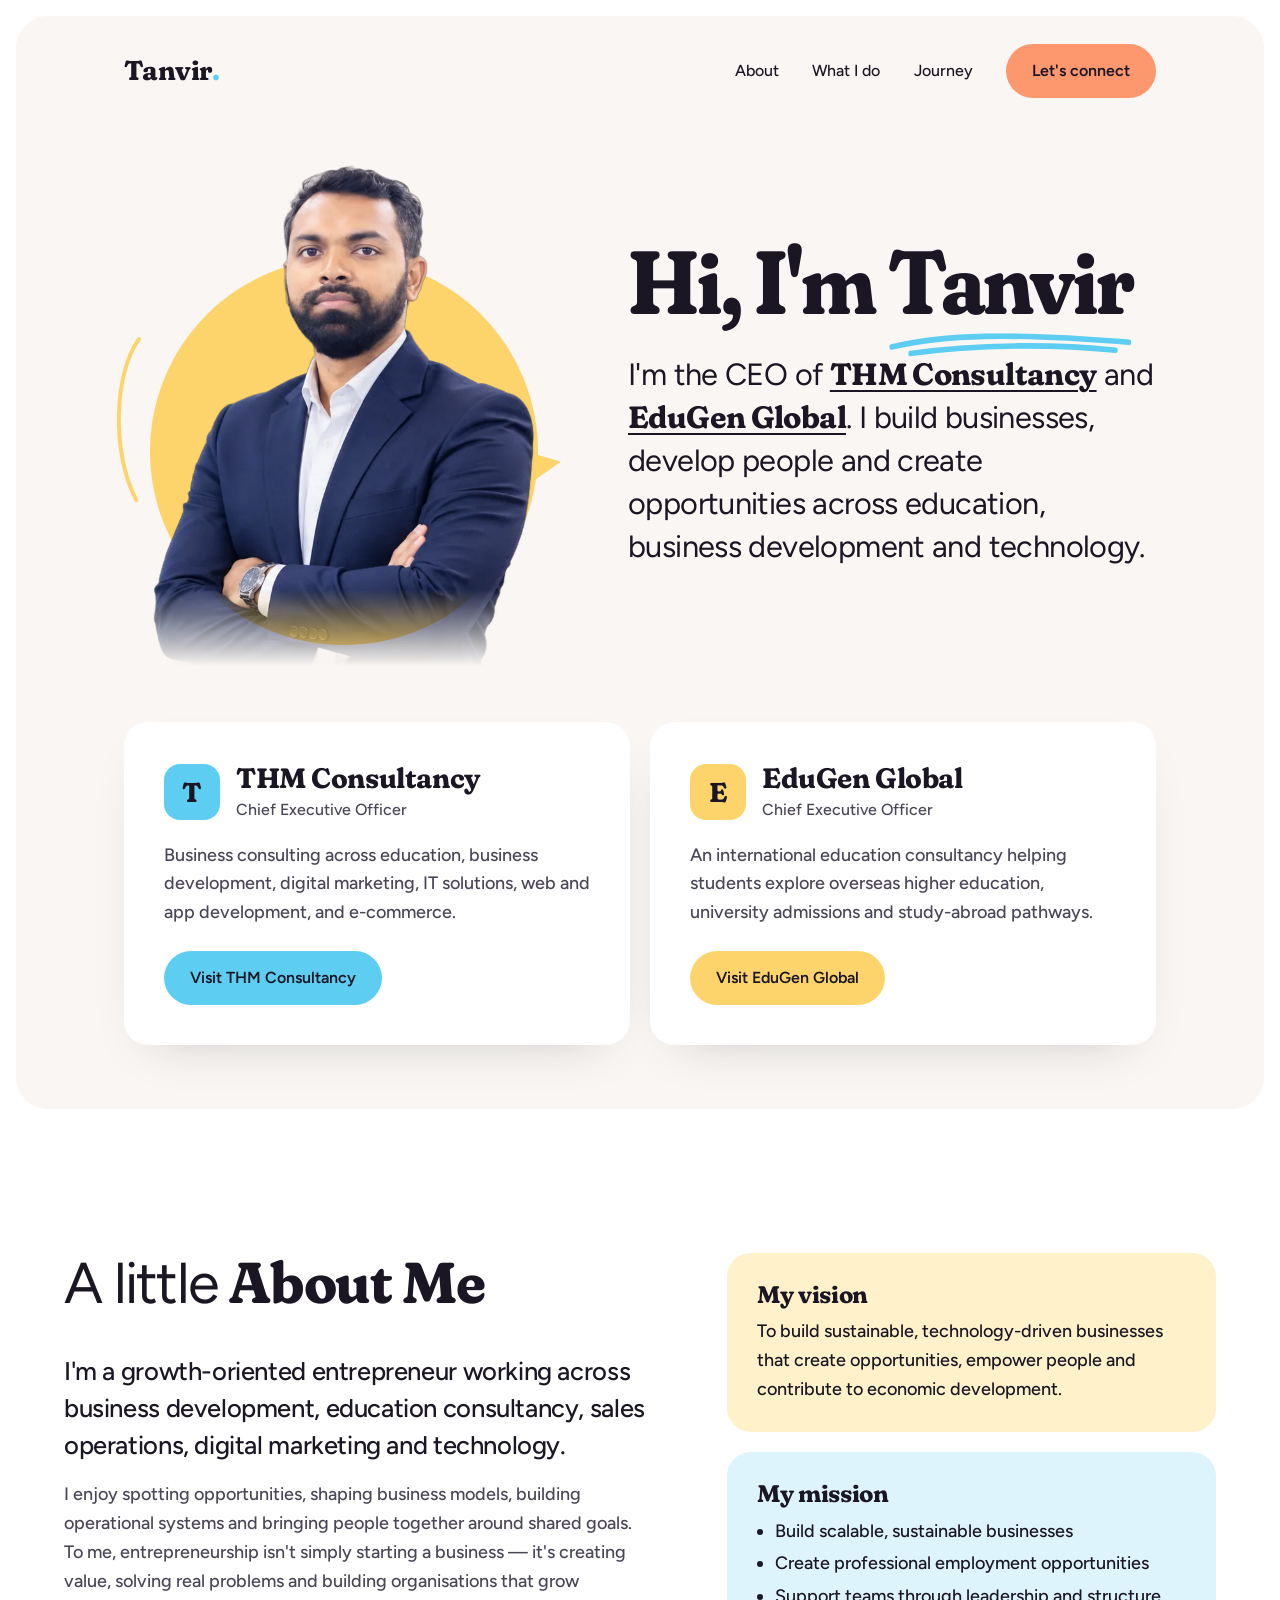
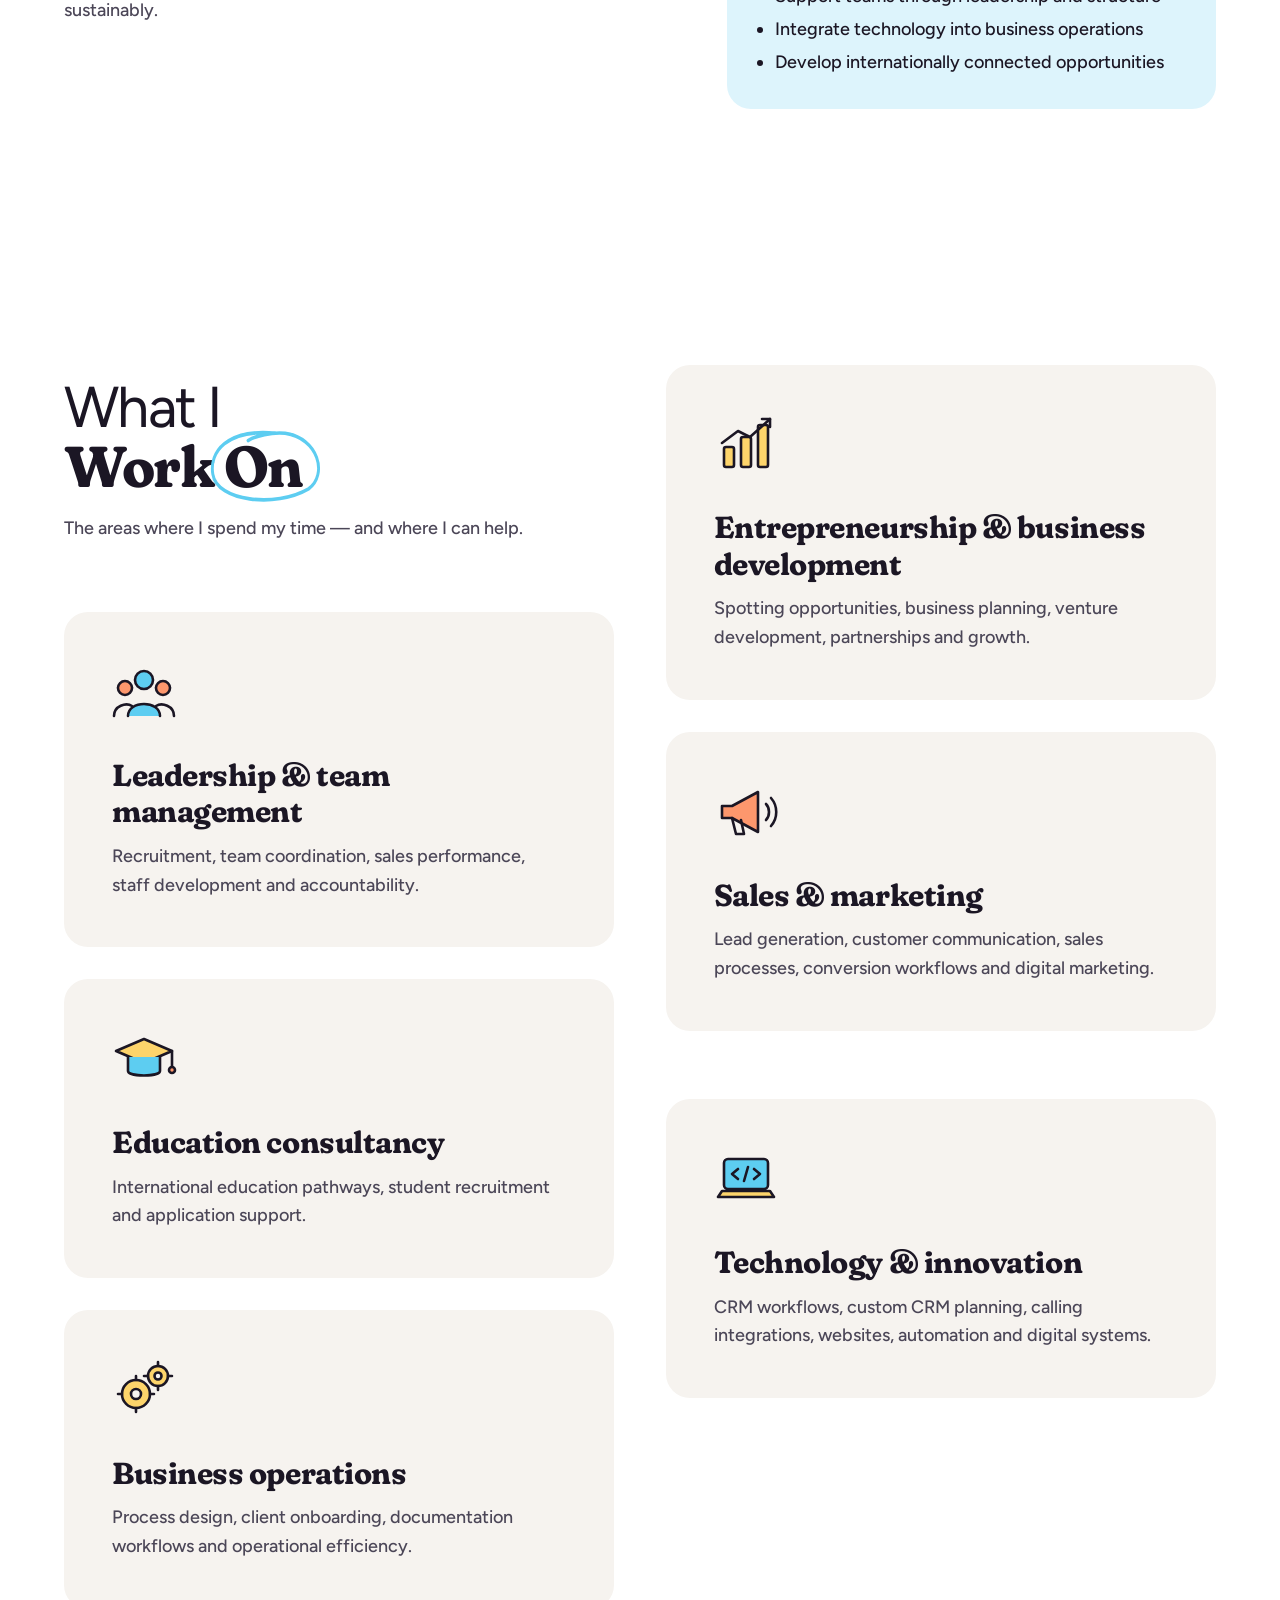
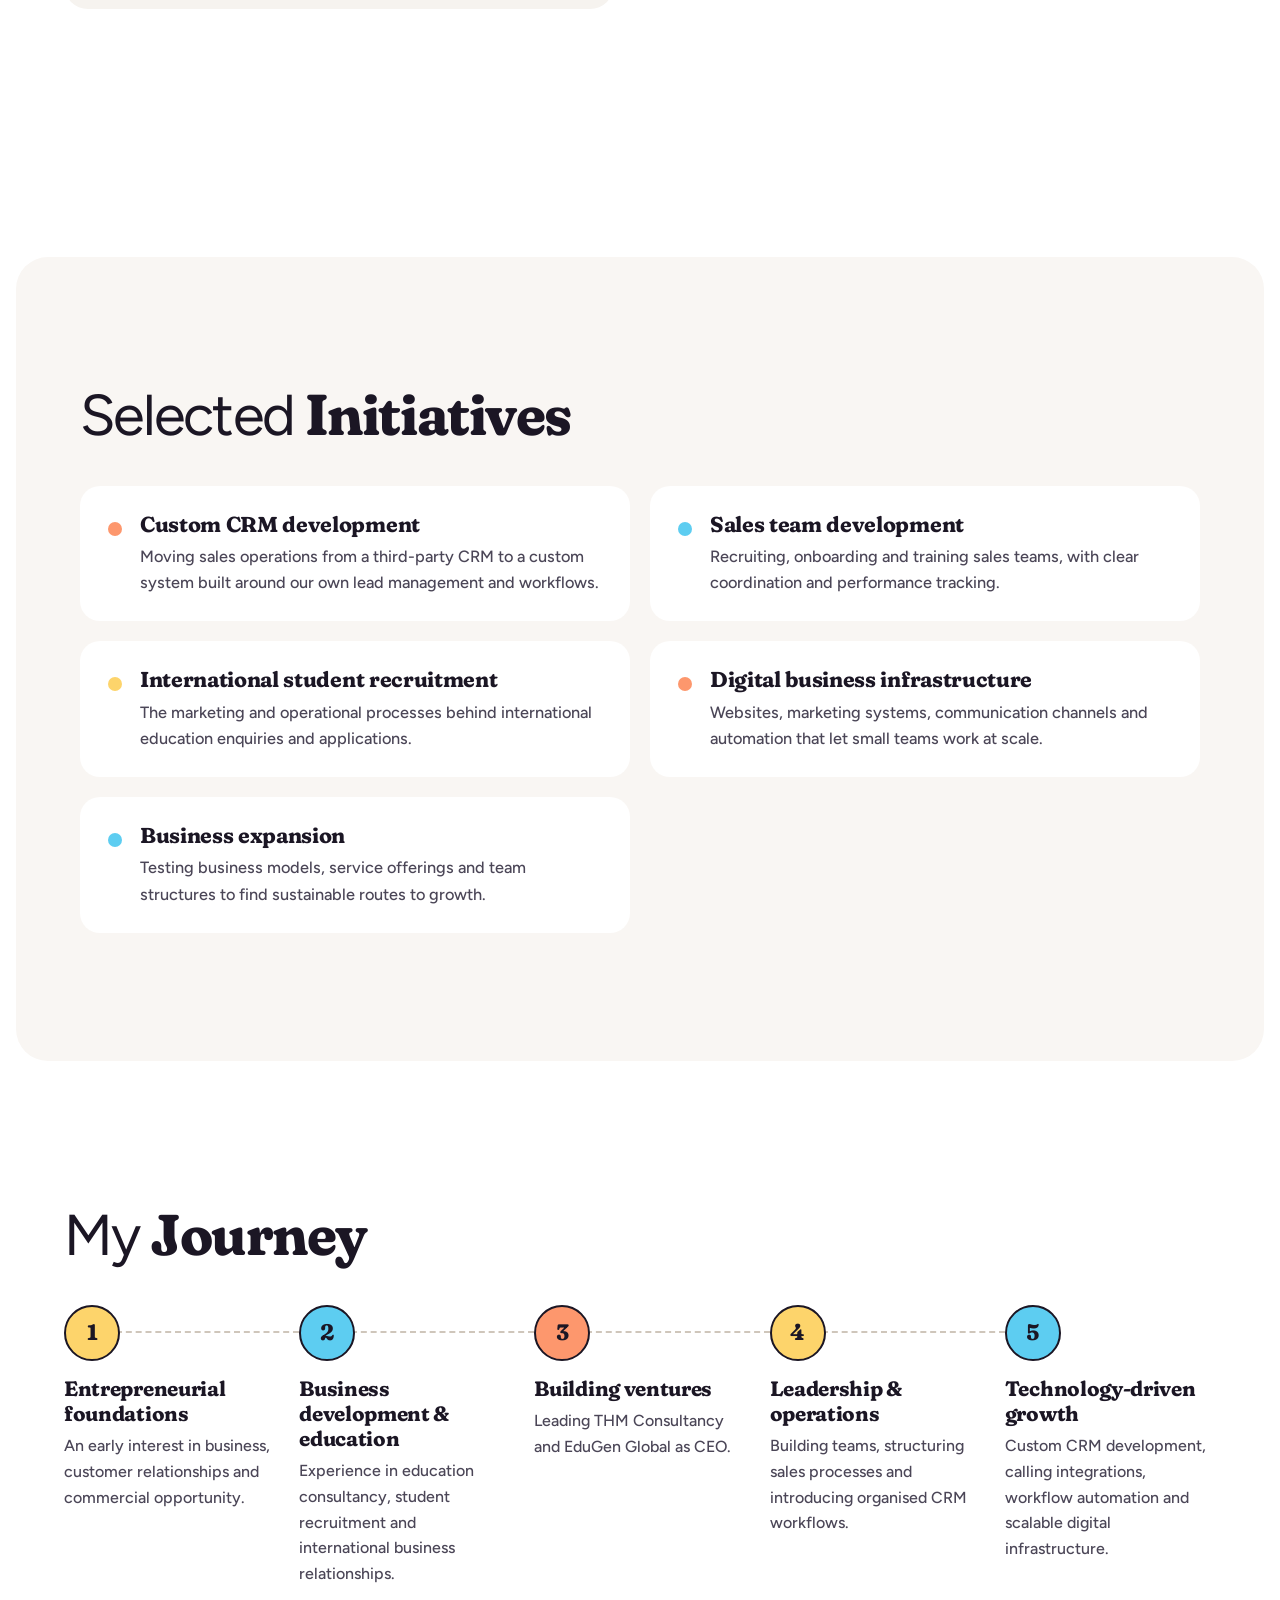
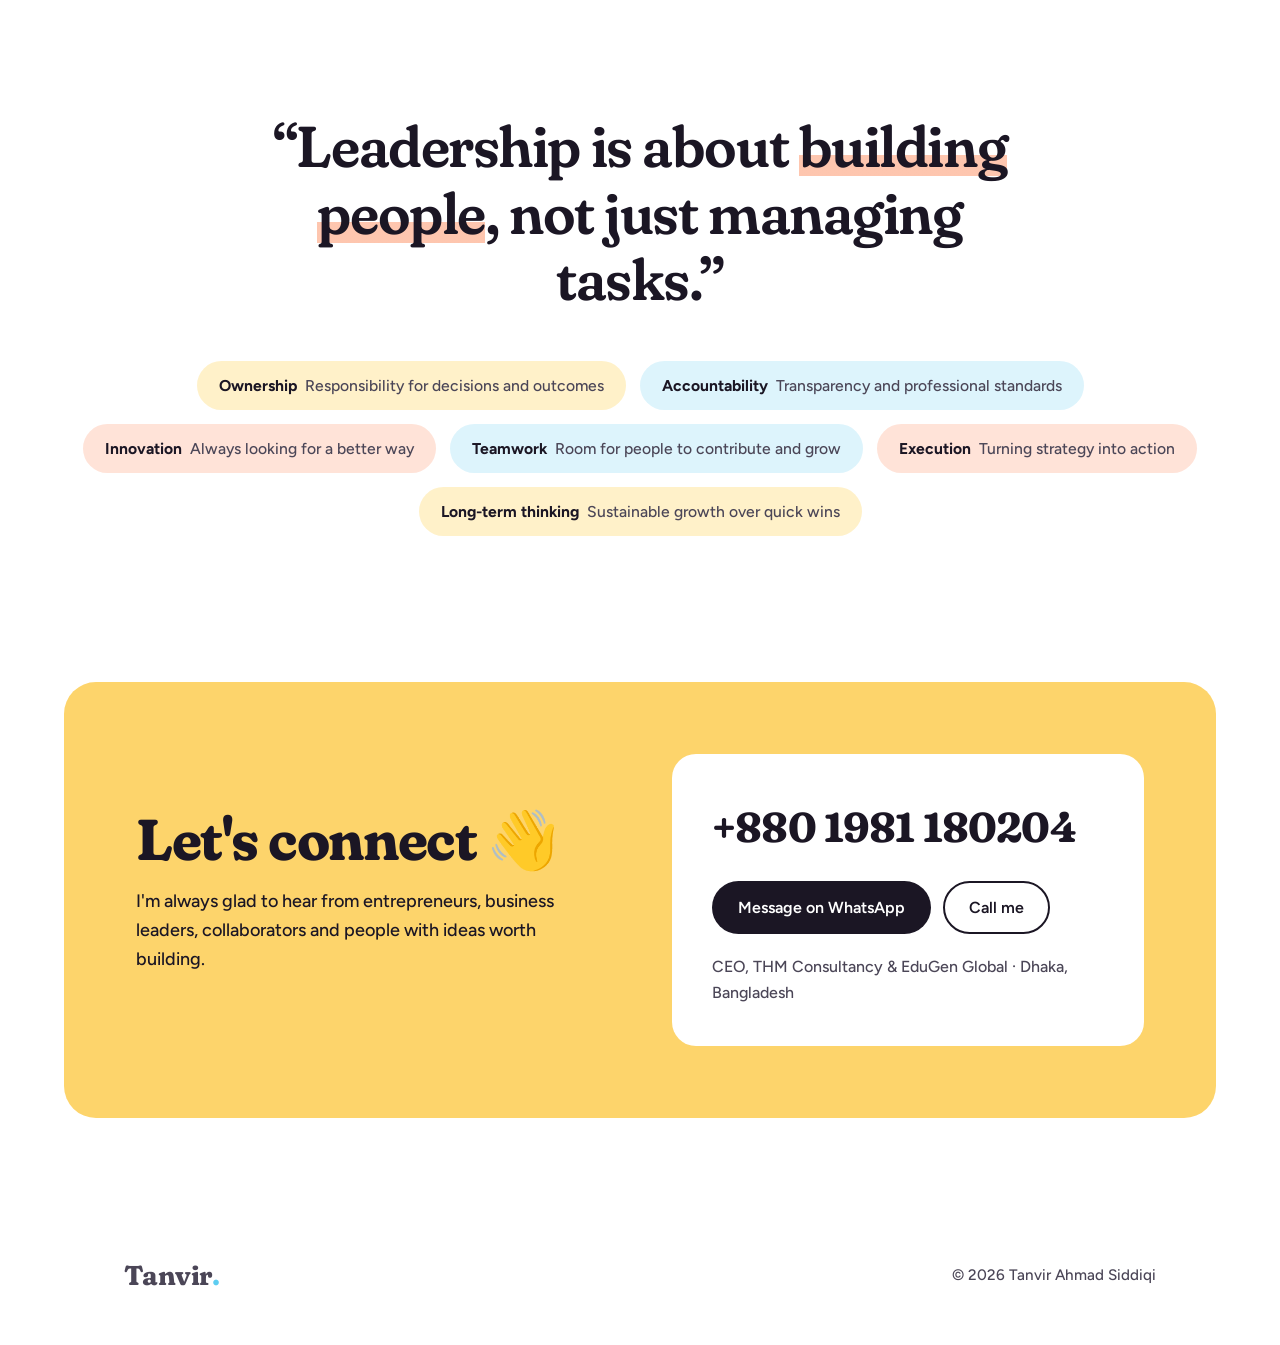
==== commit f576107d: "New design: warm cream style, cut-out portrait" ====
--- a/index.html
+++ b/index.html
@@ -13,183 +13,199 @@
   <!-- EDIT after you have a domain: change og:image to the full address, e.g. https://yourdomain.com/og.jpg, and add <meta property="og:url" content="https://yourdomain.com"> -->
 
   <link rel="icon" href="favicon.svg" type="image/svg+xml">
-  <link rel="preload" as="image" href="cover.jpg" imagesrcset="cover-sm.jpg 1000w, cover.jpg 1672w" imagesizes="(max-width: 860px) 100vw, 60vw">
+  <link rel="preload" as="image" href="portrait.webp" type="image/webp">
   <link rel="preconnect" href="https://fonts.googleapis.com">
   <link rel="preconnect" href="https://fonts.gstatic.com" crossorigin>
-  <link href="https://fonts.googleapis.com/css2?family=Manrope:wght@400;500;600;700&family=Newsreader:opsz,wght@6..72,500;6..72,600&display=swap" rel="stylesheet">
+  <link href="https://fonts.googleapis.com/css2?family=Figtree:wght@400;500;600;700&family=Fraunces:opsz,wght,SOFT@9..144,400;9..144,600;9..144,700,100&display=swap" rel="stylesheet">
   <link rel="stylesheet" href="styles.css">
 </head>
 <body>
   <a class="skip" href="#main">Skip to content</a>
 
-  <header class="site-header">
-    <a class="wordmark" href="#top">Tanvir Ahmad Siddiqi</a>
-    <nav aria-label="Main">
-      <a href="#about">About</a>
-      <a href="#ventures">Ventures</a>
-      <a href="#expertise">Expertise</a>
-      <a href="#journey">Journey</a>
-      <a class="nav-cta" href="#contact">Contact</a>
-    </nav>
-  </header>
-
-  <main id="main">
-    <!-- HERO / COVER -->
-    <section class="hero" id="top">
-      <div class="hero-text">
-        <p class="hero-role">CEO, THM Consultancy &amp; EduGen Global</p>
-        <h1>Tanvir Ahmad Siddiqi</h1>
-        <p class="hero-tagline">Building businesses. Developing people. Creating opportunities.</p>
-        <p class="hero-intro">I lead businesses across education consultancy, business development, digital marketing and technology — turning ideas into working systems and building teams that grow with them.</p>
-        <div class="hero-actions">
-          <a class="btn btn-primary" href="#ventures">Explore my ventures</a>
-          <a class="btn btn-ghost" href="#contact">Let's connect</a>
+  <div class="panel hero-panel" id="top">
+    <header class="site-header">
+      <a class="wordmark" href="#top">Tanvir<span>.</span></a>
+      <nav aria-label="Main">
+        <a href="#about">About</a>
+        <a href="#work">What I do</a>
+        <a href="#journey">Journey</a>
+        <a class="pill pill-coral" href="#contact">Let's connect</a>
+      </nav>
+    </header>
+
+    <main id="main">
+      <!-- HERO -->
+      <section class="hero">
+        <div class="hero-photo">
+          <svg class="hero-arc" viewBox="0 0 60 260" aria-hidden="true"><path d="M50 8 C 12 60, 8 180, 46 252" /></svg>
+          <div class="hero-disc"></div>
+          <img src="portrait.webp" alt="Tanvir Ahmad Siddiqi in a navy suit with arms crossed" width="688" height="801" fetchpriority="high">
         </div>
-      </div>
-      <figure class="hero-photo">
-        <img src="cover.jpg" srcset="cover-sm.jpg 1000w, cover.jpg 1672w" sizes="(max-width: 860px) 100vw, 60vw"
-             alt="Tanvir Ahmad Siddiqi in a navy suit, standing in an office in front of a world map" width="1672" height="941" fetchpriority="high">
-      </figure>
-    </section>
-
-    <!-- ABOUT -->
-    <section class="about" id="about">
-      <div class="about-main">
-        <h2>About me</h2>
-        <p class="lead">I'm a growth-oriented entrepreneur working across business development, education consultancy, sales operations, digital marketing and technology-driven business processes.</p>
-        <p>I enjoy identifying opportunities, developing business models, building operational systems and bringing people together around shared goals. To me, entrepreneurship isn't simply starting a business — it's creating value, solving real problems and building organisations that can grow sustainably.</p>
-        <p>I'm particularly interested in how technology and well-designed systems help businesses run better, from CRM workflows and automation to the websites and tools teams rely on every day.</p>
-      </div>
-      <aside class="about-side">
-        <div class="vision">
-          <h3>Vision</h3>
-          <p>To build sustainable, technology-driven businesses that create opportunities, empower people and contribute to economic development.</p>
+        <div class="hero-text">
+          <h1>Hi, I'm <span class="scribble">Tanvir
+            <svg viewBox="0 0 220 18" preserveAspectRatio="none" aria-hidden="true"><path d="M3 12 C 50 4, 110 3, 217 9" /><path d="M20 16 C 80 10, 150 10, 205 14" /></svg></span>
+          </h1>
+          <p class="hero-lead">I'm the CEO of <a href="https://thmconsultancy.com" target="_blank" rel="noopener">THM Consultancy</a> and <a href="https://www.edugenglobal.com" target="_blank" rel="noopener">EduGen Global</a>. I build businesses, develop people and create opportunities across education, business development and technology.</p>
         </div>
-        <div class="mission">
-          <h3>Mission</h3>
-          <ul>
-            <li>Build scalable and sustainable businesses</li>
-            <li>Create professional employment opportunities</li>
-            <li>Support teams through leadership, structure and development</li>
-            <li>Integrate technology into business operations</li>
-            <li>Develop internationally connected business opportunities</li>
-          </ul>
-        </div>
-      </aside>
-    </section>
-
-    <!-- VENTURES -->
-    <section class="ventures" id="ventures">
-      <h2>Ventures I lead</h2>
-      <div class="venture-grid">
+      </section>
+
+      <!-- VENTURES (inside hero panel) -->
+      <section class="ventures" aria-labelledby="ventures-title">
+        <h2 id="ventures-title" class="sr-only">Ventures I lead</h2>
         <article class="venture">
-          <p class="venture-role">Chief Executive Officer</p>
-          <h3>THM Consultancy</h3>
-          <p class="venture-sector">Business consulting, education and technology</p>
-          <p>THM Consultancy works across education consultancy, business development, digital marketing, IT solutions, web and application development, and e-commerce.</p>
-          <ul class="venture-points">
-            <li>Business development and consulting</li>
-            <li>Digital marketing and growth initiatives</li>
-            <li>Website and application development</li>
-            <li>Business systems and operational support</li>
-          </ul>
-          <a class="venture-link" href="https://thmconsultancy.com" target="_blank" rel="noopener">thmconsultancy.com</a>
+          <div class="venture-top">
+            <span class="venture-mark mark-sky" aria-hidden="true">T</span>
+            <div>
+              <h3>THM Consultancy</h3>
+              <p class="venture-role">Chief Executive Officer</p>
+            </div>
+          </div>
+          <p>Business consulting across education, business development, digital marketing, IT solutions, web and app development, and e-commerce.</p>
+          <a class="pill pill-sky" href="https://thmconsultancy.com" target="_blank" rel="noopener">Visit THM Consultancy</a>
         </article>
-
         <article class="venture">
-          <p class="venture-role">Chief Executive Officer</p>
-          <h3>EduGen Global</h3>
-          <p class="venture-sector">International education consultancy</p>
-          <p>EduGen Global helps students explore overseas higher education, university admissions and study-abroad pathways — with clear guidance from first enquiry to application.</p>
-          <ul class="venture-points">
-            <li>Student counselling and application support</li>
-            <li>International education pathway guidance</li>
-            <li>Student recruitment and enquiry management</li>
-            <li>Marketing, team coordination and business development</li>
-          </ul>
-          <a class="venture-link" href="https://www.edugenglobal.com" target="_blank" rel="noopener">edugenglobal.com</a>
+          <div class="venture-top">
+            <span class="venture-mark mark-yellow" aria-hidden="true">E</span>
+            <div>
+              <h3>EduGen Global</h3>
+              <p class="venture-role">Chief Executive Officer</p>
+            </div>
+          </div>
+          <p>An international education consultancy helping students explore overseas higher education, university admissions and study-abroad pathways.</p>
+          <a class="pill pill-yellow" href="https://www.edugenglobal.com" target="_blank" rel="noopener">Visit EduGen Global</a>
         </article>
-      </div>
-    </section>
-
-    <!-- EXPERTISE -->
-    <section class="expertise" id="expertise">
-      <h2>Areas of expertise</h2>
-      <dl class="expertise-list">
-        <div><dt>Entrepreneurship &amp; business development</dt><dd>Opportunity identification, business planning, venture development, partnerships and growth initiatives.</dd></div>
-        <div><dt>Leadership &amp; team management</dt><dd>Recruitment, team coordination, sales performance, staff development and operational accountability.</dd></div>
-        <div><dt>Sales &amp; marketing</dt><dd>Lead generation, customer communication, sales processes, conversion workflows and digital marketing.</dd></div>
-        <div><dt>Education consultancy</dt><dd>International education pathways, student recruitment and application support.</dd></div>
-        <div><dt>Technology &amp; innovation</dt><dd>CRM workflows, custom CRM planning, calling integrations, websites, automation and digital business systems.</dd></div>
-        <div><dt>Business operations</dt><dd>Process design, client onboarding, documentation workflows and operational efficiency.</dd></div>
-      </dl>
-    </section>
-
-    <!-- INITIATIVES -->
+      </section>
+    </main>
+  </div>
+
+  <!-- ABOUT -->
+  <section class="about" id="about">
+    <div class="about-text">
+      <h2><span class="light">A little</span> About Me</h2>
+      <p class="big">I'm a growth-oriented entrepreneur working across business development, education consultancy, sales operations, digital marketing and technology.</p>
+      <p>I enjoy spotting opportunities, shaping business models, building operational systems and bringing people together around shared goals. To me, entrepreneurship isn't simply starting a business — it's creating value, solving real problems and building organisations that grow sustainably.</p>
+    </div>
+    <div class="about-cards">
+      <div class="note note-yellow">
+        <h3>My vision</h3>
+        <p>To build sustainable, technology-driven businesses that create opportunities, empower people and contribute to economic development.</p>
+      </div>
+      <div class="note note-sky">
+        <h3>My mission</h3>
+        <ul>
+          <li>Build scalable, sustainable businesses</li>
+          <li>Create professional employment opportunities</li>
+          <li>Support teams through leadership and structure</li>
+          <li>Integrate technology into business operations</li>
+          <li>Develop internationally connected opportunities</li>
+        </ul>
+      </div>
+    </div>
+  </section>
+
+  <!-- WHAT I DO -->
+  <section class="work" id="work">
+    <div class="work-grid">
+      <div class="work-heading">
+        <h2><span class="light">What I</span><br>Work <span class="circled">On<svg viewBox="0 0 120 70" preserveAspectRatio="none" aria-hidden="true"><path d="M70 6 C 20 2, 2 22, 6 40 C 10 62, 70 68, 104 52 C 124 40, 114 10, 80 6 C 66 5, 50 8, 42 12" /></svg></span></h2>
+        <p>The areas where I spend my time — and where I can help.</p>
+      </div>
+
+      <article class="card">
+        <svg class="icon" viewBox="0 0 64 64" aria-hidden="true"><rect x="10" y="34" width="10" height="20" rx="2" class="f-yellow"/><rect x="27" y="24" width="10" height="30" rx="2" class="f-yellow"/><rect x="44" y="12" width="10" height="42" rx="2" class="f-yellow"/><path d="M8 30 L24 18 L36 24 L56 6" class="s"/><path d="M48 6 H56 V14" class="s"/></svg>
+        <h3>Entrepreneurship &amp; business development</h3>
+        <p>Spotting opportunities, business planning, venture development, partnerships and growth.</p>
+      </article>
+      <article class="card">
+        <svg class="icon" viewBox="0 0 64 64" aria-hidden="true"><circle cx="32" cy="20" r="9" class="f-sky s"/><circle cx="13" cy="28" r="7" class="f-coral s"/><circle cx="51" cy="28" r="7" class="f-coral s"/><path d="M16 56 C 16 40, 48 40, 48 56" class="f-sky s"/><path d="M2 56 C 2 46, 14 42, 20 46" class="s"/><path d="M62 56 C 62 46, 50 42, 44 46" class="s"/></svg>
+        <h3>Leadership &amp; team management</h3>
+        <p>Recruitment, team coordination, sales performance, staff development and accountability.</p>
+      </article>
+      <article class="card">
+        <svg class="icon" viewBox="0 0 64 64" aria-hidden="true"><path d="M8 26 H18 L44 12 V52 L18 38 H8 Z" class="f-coral s"/><path d="M18 38 L22 54 H30 L27 40" class="s"/><path d="M52 24 C 56 28, 56 36, 52 40" class="s"/><path d="M57 18 C 64 26, 64 38, 57 46" class="s"/></svg>
+        <h3>Sales &amp; marketing</h3>
+        <p>Lead generation, customer communication, sales processes, conversion workflows and digital marketing.</p>
+      </article>
+      <article class="card">
+        <svg class="icon" viewBox="0 0 64 64" aria-hidden="true"><path d="M4 24 L32 12 L60 24 L32 36 Z" class="f-yellow s"/><path d="M16 30 V44 C 16 50, 48 50, 48 44 V30" class="f-sky s"/><path d="M60 24 V40" class="s"/><circle cx="60" cy="43" r="3" class="f-coral s"/></svg>
+        <h3>Education consultancy</h3>
+        <p>International education pathways, student recruitment and application support.</p>
+      </article>
+      <article class="card">
+        <svg class="icon" viewBox="0 0 64 64" aria-hidden="true"><rect x="10" y="12" width="44" height="30" rx="4" class="f-sky s"/><path d="M4 50 H60 L56 44 H8 Z" class="f-yellow s"/><path d="M24 22 L18 27 L24 32" class="s"/><path d="M40 22 L46 27 L40 32" class="s"/><path d="M34 20 L30 34" class="s"/></svg>
+        <h3>Technology &amp; innovation</h3>
+        <p>CRM workflows, custom CRM planning, calling integrations, websites, automation and digital systems.</p>
+      </article>
+      <article class="card">
+        <svg class="icon" viewBox="0 0 64 64" aria-hidden="true"><circle cx="24" cy="36" r="14" class="f-yellow s"/><circle cx="24" cy="36" r="5" class="f-cream s"/><circle cx="46" cy="18" r="10" class="f-yellow s"/><circle cx="46" cy="18" r="3.5" class="f-cream s"/><path d="M24 18 V22 M24 50 V54 M6 36 H10 M38 36 H42 M46 4 V8 M46 28 V32 M32 18 H36 M56 18 H60" class="s"/></svg>
+        <h3>Business operations</h3>
+        <p>Process design, client onboarding, documentation workflows and operational efficiency.</p>
+      </article>
+    </div>
+  </section>
+
+  <!-- INITIATIVES -->
+  <div class="panel initiatives-panel">
     <section class="initiatives" id="initiatives">
-      <h2>Selected initiatives</h2>
-      <div class="initiative-grid">
-        <article><h3>Custom CRM development</h3><p>Moving sales operations from a third-party CRM to a custom-built system shaped around our own lead management and workflows.</p></article>
-        <article><h3>Sales team development</h3><p>Recruiting, onboarding and training sales teams, with clear coordination and performance tracking.</p></article>
-        <article><h3>International student recruitment</h3><p>Building the marketing and operational processes behind international education enquiries and applications.</p></article>
-        <article><h3>Digital business infrastructure</h3><p>Websites, marketing systems, communication channels and automation that let small teams work at scale.</p></article>
-        <article><h3>Business expansion</h3><p>Testing business models, service offerings and team structures to find sustainable routes to growth.</p></article>
-      </div>
-    </section>
-
-    <!-- JOURNEY -->
-    <section class="journey" id="journey">
-      <h2>My journey</h2>
-      <ol class="timeline">
-        <li><h3>Entrepreneurial foundations</h3><p>An early interest in business, customer relationships and commercial opportunity.</p></li>
-        <li><h3>Business development &amp; education</h3><p>Experience in education consultancy, student recruitment and international business relationships.</p></li>
-        <li><h3>Building ventures</h3><p>Leading THM Consultancy and EduGen Global as CEO.</p></li>
-        <li><h3>Leadership &amp; operations</h3><p>Building teams, structuring sales processes and introducing organised CRM workflows.</p></li>
-        <li><h3>Technology-driven growth</h3><p>Custom CRM development, calling integrations, workflow automation and scalable digital infrastructure.</p></li>
-      </ol>
-      <!-- EDIT: add years to each stage when you're ready, e.g. <p class="year">2019</p> -->
-    </section>
-
-    <!-- PHILOSOPHY -->
-    <section class="philosophy" id="philosophy">
-      <blockquote>Leadership is about building people, not just managing tasks.</blockquote>
-      <ul class="values">
-        <li><strong>Ownership</strong> Taking responsibility for decisions and outcomes.</li>
-        <li><strong>Accountability</strong> Transparency and professional standards.</li>
-        <li><strong>Innovation</strong> Always looking for a better way to work.</li>
-        <li><strong>Teamwork</strong> An environment where people contribute and grow.</li>
-        <li><strong>Execution</strong> Turning strategy into practical action.</li>
-        <li><strong>Long-term thinking</strong> Sustainable growth over short-term gains.</li>
+      <h2><span class="light">Selected</span> Initiatives</h2>
+      <ul class="initiative-list">
+        <li><span class="dot dot-coral"></span><div><h3>Custom CRM development</h3><p>Moving sales operations from a third-party CRM to a custom system built around our own lead management and workflows.</p></div></li>
+        <li><span class="dot dot-sky"></span><div><h3>Sales team development</h3><p>Recruiting, onboarding and training sales teams, with clear coordination and performance tracking.</p></div></li>
+        <li><span class="dot dot-yellow"></span><div><h3>International student recruitment</h3><p>The marketing and operational processes behind international education enquiries and applications.</p></div></li>
+        <li><span class="dot dot-coral"></span><div><h3>Digital business infrastructure</h3><p>Websites, marketing systems, communication channels and automation that let small teams work at scale.</p></div></li>
+        <li><span class="dot dot-sky"></span><div><h3>Business expansion</h3><p>Testing business models, service offerings and team structures to find sustainable routes to growth.</p></div></li>
       </ul>
     </section>
-
-    <!-- CONTACT -->
-    <section class="contact" id="contact">
-      <div class="contact-intro">
-        <h2>Let's connect</h2>
-        <p>I'm always glad to hear from entrepreneurs, business leaders, collaborators and people with ideas worth building. Call or message me directly.</p>
-      </div>
-      <div class="contact-card">
-        <a class="contact-phone" href="tel:+8801981180204">+880 1981 180204</a>
+  </div>
+
+  <!-- JOURNEY -->
+  <section class="journey" id="journey">
+    <h2><span class="light">My</span> Journey</h2>
+    <ol class="timeline">
+      <li><h3>Entrepreneurial foundations</h3><p>An early interest in business, customer relationships and commercial opportunity.</p></li>
+      <li><h3>Business development &amp; education</h3><p>Experience in education consultancy, student recruitment and international business relationships.</p></li>
+      <li><h3>Building ventures</h3><p>Leading THM Consultancy and EduGen Global as CEO.</p></li>
+      <li><h3>Leadership &amp; operations</h3><p>Building teams, structuring sales processes and introducing organised CRM workflows.</p></li>
+      <li><h3>Technology-driven growth</h3><p>Custom CRM development, calling integrations, workflow automation and scalable digital infrastructure.</p></li>
+    </ol>
+    <!-- EDIT: add years to each stage when you're ready -->
+  </section>
+
+  <!-- PHILOSOPHY -->
+  <section class="philosophy" id="philosophy">
+    <blockquote>“Leadership is about <span class="underline-coral">building people</span>, not just managing tasks.”</blockquote>
+    <ul class="values">
+      <li class="v-yellow"><strong>Ownership</strong>Responsibility for decisions and outcomes</li>
+      <li class="v-sky"><strong>Accountability</strong>Transparency and professional standards</li>
+      <li class="v-coral"><strong>Innovation</strong>Always looking for a better way</li>
+      <li class="v-sky"><strong>Teamwork</strong>Room for people to contribute and grow</li>
+      <li class="v-coral"><strong>Execution</strong>Turning strategy into action</li>
+      <li class="v-yellow"><strong>Long-term thinking</strong>Sustainable growth over quick wins</li>
+    </ul>
+  </section>
+
+  <!-- CONTACT -->
+  <section class="contact-wrap" id="contact">
+    <div class="contact">
+      <div>
+        <h2>Let's connect <span aria-hidden="true">👋</span></h2>
+        <p>I'm always glad to hear from entrepreneurs, business leaders, collaborators and people with ideas worth building.</p>
+      </div>
+      <div class="contact-box">
+        <a class="phone" href="tel:+8801981180204">+880 1981 180204</a>
         <div class="contact-actions">
-          <a class="btn btn-primary" href="https://wa.me/8801981180204" target="_blank" rel="noopener">Message on WhatsApp</a>
-          <a class="btn btn-ghost" href="tel:+8801981180204">Call now</a>
+          <a class="pill pill-ink" href="https://wa.me/8801981180204" target="_blank" rel="noopener">Message on WhatsApp</a>
+          <a class="pill pill-white" href="tel:+8801981180204">Call me</a>
         </div>
-        <dl class="contact-meta">
-          <div><dt>Role</dt><dd>CEO, THM Consultancy &amp; EduGen Global</dd></div>
-          <div><dt>Based in</dt><dd>Dhaka, Bangladesh</dd></div>
-          <div><dt>Websites</dt><dd><a href="https://thmconsultancy.com" target="_blank" rel="noopener">thmconsultancy.com</a><br><a href="https://www.edugenglobal.com" target="_blank" rel="noopener">edugenglobal.com</a></dd></div>
-          <!-- EDIT: add email and LinkedIn, e.g.
-          <div><dt>Email</dt><dd><a href="mailto:you@example.com">you@example.com</a></dd></div>
-          <div><dt>LinkedIn</dt><dd><a href="https://www.linkedin.com/in/your-name" target="_blank" rel="noopener">linkedin.com/in/your-name</a></dd></div> -->
-        </dl>
-      </div>
-    </section>
-  </main>
+        <p class="contact-meta">CEO, THM Consultancy &amp; EduGen Global · Dhaka, Bangladesh</p>
+        <!-- EDIT: add email / LinkedIn here -->
+      </div>
+    </div>
+  </section>
 
   <footer class="site-footer">
+    <a class="wordmark" href="#top">Tanvir<span>.</span></a>
     <p>© <span id="year">2026</span> Tanvir Ahmad Siddiqi</p>
-    <a href="#top">Back to top</a>
   </footer>
 
   <script src="script.js" defer></script>
--- a/styles.css
+++ b/styles.css
@@ -1,211 +1,264 @@
 :root {
-  --navy: #0B1F3A;
-  --navy-deep: #07152A;
-  --ink: #142033;
-  --slate: #5A6577;
-  --line: #DCE1E9;
-  --paper: #F5F7FA;
   --white: #FFFFFF;
-  --brass: #B8924A;
-  --brass-soft: #E9DCC0;
-
-  --serif: "Newsreader", Georgia, serif;
-  --sans: "Manrope", system-ui, -apple-system, sans-serif;
-
-  --gutter: clamp(16px, 5vw, 72px);
-  --max: 1200px;
+  --cream: #F9F6F3;
+  --card: #F6F3EF;
+  --ink: #1B1624;
+  --ink-soft: #4B4657;
+  --yellow: #FDD46B;
+  --sky: #5DCDF1;
+  --coral: #FD976D;
+  --line: #ECE6DF;
+
+  --serif: "Fraunces", Georgia, serif;
+  --sans: "Figtree", system-ui, -apple-system, sans-serif;
+
+  --gutter: clamp(16px, 5vw, 80px);
+  --max: 1160px;
 }
 
 * { box-sizing: border-box; }
-html { scroll-behavior: smooth; scroll-padding-top: 72px; }
+html { scroll-behavior: smooth; }
 body {
   margin: 0;
-  background: var(--paper);
+  background: var(--white);
   color: var(--ink);
   font-family: var(--sans);
-  font-size: 1.0625rem;
-  line-height: 1.65;
+  font-weight: 500;
+  font-size: 1.125rem;
+  line-height: 1.6;
   -webkit-font-smoothing: antialiased;
 }
 img { max-width: 100%; display: block; }
 a { color: inherit; }
-:focus-visible { outline: 3px solid var(--brass); outline-offset: 3px; border-radius: 4px; }
+:focus-visible { outline: 3px solid var(--sky); outline-offset: 3px; border-radius: 6px; }
 .skip { position: absolute; left: -999px; }
-.skip:focus { left: 16px; top: 16px; background: var(--white); color: var(--navy); padding: 8px 12px; z-index: 20; }
-
-h1, h2, h3 { margin: 0; color: var(--navy); }
-h1, h2 { font-family: var(--serif); font-weight: 500; letter-spacing: -0.015em; line-height: 1.08; }
-h2 { font-size: clamp(2rem, 4vw, 3rem); margin-bottom: 2.5rem; }
-h3 { font-family: var(--sans); font-weight: 700; font-size: 1.12rem; line-height: 1.35; }
+.skip:focus { left: 16px; top: 16px; background: var(--ink); color: var(--white); padding: 8px 12px; z-index: 20; border-radius: 8px; }
+.sr-only { position: absolute; width: 1px; height: 1px; overflow: hidden; clip: rect(0 0 0 0); white-space: nowrap; }
+
+h1, h2, h3 { margin: 0; }
+h1, h2 {
+  font-family: var(--serif);
+  font-variation-settings: "SOFT" 100;
+  font-weight: 700;
+  letter-spacing: -0.025em;
+  line-height: 1.05;
+}
+h2 { font-size: clamp(2.4rem, 5vw, 3.6rem); margin-bottom: 2.5rem; }
+h2 .light { font-family: var(--sans); font-weight: 400; letter-spacing: -0.03em; }
+h3 { font-family: var(--serif); font-variation-settings: "SOFT" 100; font-weight: 700; font-size: 1.5rem; line-height: 1.2; letter-spacing: -0.015em; }
 p { margin: 0 0 1rem; }
+
+/* Rounded cream panels */
+.panel {
+  background: var(--cream);
+  border-radius: clamp(20px, 3vw, 32px);
+  margin: 16px;
+  overflow: hidden;
+}
+@media (max-width: 600px) { .panel { margin: 8px; } }
+
+/* Pills */
+.pill {
+  display: inline-block; text-decoration: none; font-weight: 600; font-size: 1rem;
+  padding: 12px 24px; border-radius: 999px; border: 2px solid transparent;
+  transition: transform .15s, box-shadow .15s;
+}
+.pill:hover { transform: translateY(-2px); box-shadow: 0 6px 0 rgba(27,22,36,.12); }
+.pill-coral { background: var(--coral); }
+.pill-sky { background: var(--sky); }
+.pill-yellow { background: var(--yellow); }
+.pill-ink { background: var(--ink); color: var(--white); }
+.pill-white { background: var(--white); border-color: var(--ink); }
+
+/* Header */
+.site-header {
+  display: flex; justify-content: space-between; align-items: center; gap: 16px;
+  max-width: var(--max); margin: 0 auto; padding: 28px var(--gutter) 0;
+}
+.wordmark { font-family: var(--serif); font-variation-settings: "SOFT" 100; font-weight: 700; font-size: 1.7rem; text-decoration: none; letter-spacing: -0.02em; }
+.wordmark span { color: var(--sky); }
+nav { display: flex; align-items: center; gap: clamp(14px, 2.6vw, 34px); }
+nav a:not(.pill) { text-decoration: none; font-size: 1rem; font-weight: 500; }
+nav a:not(.pill):hover { text-decoration: underline; text-decoration-color: var(--sky); text-decoration-thickness: 2px; text-underline-offset: 6px; }
+@media (max-width: 720px) { nav a:not(.pill) { display: none; } }
+
+/* Hero */
+.hero {
+  max-width: var(--max); margin: 0 auto;
+  display: grid; grid-template-columns: minmax(0, 5fr) minmax(0, 6fr);
+  gap: clamp(24px, 5vw, 72px); align-items: center;
+  padding: clamp(32px, 5vw, 56px) var(--gutter) 0;
+}
+.hero-photo { position: relative; aspect-ratio: 688 / 801; max-width: 460px; width: 100%; justify-self: center; }
+.hero-disc {
+  position: absolute; left: 6%; right: 6%; bottom: 4%; aspect-ratio: 1;
+  background: var(--yellow); border-radius: 50%;
+}
+.hero-disc::after { /* speech-bubble tail */
+  content: ""; position: absolute; right: -6%; top: 46%; width: 22%; aspect-ratio: 1;
+  background: var(--yellow); clip-path: polygon(0 0, 100% 30%, 0 100%);
+}
+.hero-photo img {
+  position: relative; width: 100%; height: 100%; object-fit: contain; object-position: bottom;
+  -webkit-mask-image: linear-gradient(180deg, #000 85%, transparent 100%);
+          mask-image: linear-gradient(180deg, #000 85%, transparent 100%);
+}
+.hero-arc { position: absolute; left: -4%; top: 22%; width: 9%; height: 60%; overflow: visible; }
+.hero-arc path { fill: none; stroke: var(--yellow); stroke-width: 6; stroke-linecap: round; }
+
+.hero h1 { font-size: clamp(3.2rem, 7vw, 5.6rem); margin-bottom: 1.5rem; }
+.scribble { position: relative; white-space: nowrap; }
+.scribble svg { position: absolute; left: 0; right: 0; bottom: -0.22em; width: 100%; height: 0.32em; overflow: visible; }
+.scribble path { fill: none; stroke: var(--sky); stroke-width: 3.5; stroke-linecap: round; }
+.hero-lead { font-size: clamp(1.35rem, 2.4vw, 2rem); line-height: 1.4; letter-spacing: -0.02em; font-weight: 400; color: var(--ink); max-width: 30ch; }
+.hero-lead a {
+  font-family: var(--serif); font-variation-settings: "SOFT" 100; font-weight: 700;
+  text-decoration: underline; text-decoration-thickness: 2px; text-underline-offset: 5px;
+}
+.hero-lead a:hover { text-decoration-color: var(--sky); }
+@media (max-width: 820px) {
+  .hero { grid-template-columns: 1fr; text-align: left; }
+  .hero-photo { max-width: 340px; }
+}
+
+/* Ventures inside the hero panel */
+.ventures {
+  max-width: calc(var(--max) - 2 * var(--gutter)); margin: clamp(32px, 5vw, 56px) auto clamp(28px, 5vw, 64px);
+  display: grid; grid-template-columns: repeat(2, minmax(0, 1fr)); gap: 20px;
+  padding: 0;
+}
+@media (max-width: 1160px) { .ventures { margin-left: var(--gutter); margin-right: var(--gutter); } }
+.venture {
+  background: var(--white); border-radius: 24px; padding: clamp(24px, 3.5vw, 40px);
+  box-shadow: 0 20px 50px -30px rgba(27,22,36,.25);
+  display: flex; flex-direction: column; align-items: flex-start;
+}
+.venture-top { display: flex; align-items: center; gap: 16px; margin-bottom: 1.1rem; }
+.venture-mark {
+  width: 56px; height: 56px; border-radius: 16px; flex: none;
+  display: grid; place-items: center;
+  font-family: var(--serif); font-variation-settings: "SOFT" 100; font-weight: 700; font-size: 1.7rem;
+}
+.mark-sky { background: var(--sky); }
+.mark-yellow { background: var(--yellow); }
+.venture h3 { font-size: 1.75rem; }
+.venture-role { margin: 2px 0 0; color: var(--ink-soft); font-size: 1rem; }
+.venture > p { color: var(--ink-soft); margin-bottom: 1.5rem; }
+.venture .pill { margin-top: auto; }
+@media (max-width: 760px) { .ventures { grid-template-columns: 1fr; } }
 
 section { padding: clamp(72px, 10vw, 128px) var(--gutter); }
 section > * { max-width: var(--max); margin-left: auto; margin-right: auto; }
 
-/* Header */
-.site-header {
-  position: fixed; inset: 0 0 auto 0; z-index: 10;
-  display: flex; justify-content: space-between; align-items: center; gap: 16px;
-  padding: 16px var(--gutter);
-  color: var(--white);
-  transition: background .25s, box-shadow .25s, padding .25s;
-}
-.site-header.scrolled { background: var(--navy); box-shadow: 0 1px 0 rgba(255,255,255,.08); padding-top: 12px; padding-bottom: 12px; }
-.wordmark { font-family: var(--serif); font-size: 1.25rem; font-weight: 600; text-decoration: none; white-space: nowrap; }
-nav { display: flex; align-items: center; gap: clamp(14px, 2.4vw, 32px); }
-nav a { text-decoration: none; font-size: .95rem; font-weight: 500; opacity: .88; }
-nav a:hover { opacity: 1; text-decoration: underline; text-underline-offset: 5px; text-decoration-color: var(--brass); }
-.nav-cta { border: 1px solid rgba(255,255,255,.5); padding: 7px 16px; border-radius: 6px; opacity: 1; }
-.nav-cta:hover { background: var(--white); color: var(--navy); text-decoration: none !important; }
-@media (max-width: 860px) { nav a:not(.nav-cta) { display: none; } }
-
-/* Hero */
-.hero {
-  padding: 0;
-  min-height: min(100svh, 900px);
-  display: grid;
-  grid-template-columns: minmax(0, 40fr) minmax(0, 60fr);
-  background: var(--navy);
-  color: var(--white);
-}
-.hero > * { max-width: none; margin: 0; }
-.hero-text {
-  align-self: center;
-  padding: 120px clamp(24px, 4vw, 56px) 72px var(--gutter);
-}
-.hero-role { color: var(--brass-soft); font-weight: 600; font-size: .98rem; margin-bottom: 1.1rem; }
-.hero h1 { color: var(--white); font-size: clamp(2.6rem, 5vw, 4.4rem); }
-.hero-tagline { font-family: var(--serif); font-size: clamp(1.25rem, 2vw, 1.6rem); line-height: 1.3; margin: 1.25rem 0 1.5rem; color: #fff; }
-.hero-intro { color: rgba(255,255,255,.78); max-width: 46ch; }
-.hero-actions { display: flex; flex-wrap: wrap; gap: 12px; margin-top: 2rem; }
-.hero-photo { position: relative; overflow: hidden; }
-.hero-photo img { width: 100%; height: 100%; object-fit: cover; object-position: 58% 30%; }
-.hero-photo::after {
-  content: ""; position: absolute; inset: 0 0 auto 0; height: 120px; z-index: 1;
-  background: linear-gradient(180deg, rgba(7,21,42,.55), rgba(7,21,42,0));
-}
-.hero-photo::before {
-  content: ""; position: absolute; inset: 0 auto 0 0; width: 18%; z-index: 1;
-  background: linear-gradient(90deg, var(--navy), rgba(11,31,58,0));
-}
-@media (max-width: 860px) {
-  .hero { grid-template-columns: 1fr; min-height: 0; padding-top: 64px; }
-  .hero-photo::after { display: none; }
-  .hero-photo { order: -1; aspect-ratio: 4 / 3.4; }
-  .hero-photo img { object-position: 54% 20%; }
-  .hero-photo::before { inset: auto 0 0 0; width: auto; height: 30%; background: linear-gradient(0deg, var(--navy), rgba(11,31,58,0)); }
-  .hero-text { padding: 8px var(--gutter) 64px; }
-}
-
-/* Buttons */
-.btn {
-  display: inline-block; text-decoration: none; font-weight: 600; font-size: 1rem;
-  padding: 13px 22px; border-radius: 6px; border: 1px solid transparent;
-  transition: background .2s, color .2s, border-color .2s;
-}
-.btn-primary { background: var(--brass); color: var(--navy-deep); }
-.btn-primary:hover { background: #CBA55C; }
-.btn-ghost { border-color: rgba(255,255,255,.45); color: var(--white); }
-.btn-ghost:hover { background: var(--white); color: var(--navy); }
-
 /* About */
-.about { display: grid; grid-template-columns: minmax(0, 7fr) minmax(0, 5fr); gap: clamp(40px, 7vw, 96px); align-items: start; }
-.about-main { max-width: 62ch; margin: 0; }
-.about .lead { font-family: var(--serif); font-size: clamp(1.3rem, 2vw, 1.6rem); line-height: 1.4; color: var(--navy); margin-bottom: 1.5rem; }
-.about-side { margin: 0; background: var(--white); border: 1px solid var(--line); border-radius: 10px; padding: clamp(24px, 3vw, 36px); }
-.about-side h3 { margin-bottom: .6rem; }
-.vision { padding-bottom: 1.5rem; margin-bottom: 1.5rem; border-bottom: 1px solid var(--line); }
-.vision p { margin: 0; color: var(--slate); }
-.mission ul { margin: 0; padding: 0; list-style: none; }
-.mission li { position: relative; padding-left: 20px; margin-bottom: .55rem; color: var(--slate); }
-.mission li::before { content: ""; position: absolute; left: 0; top: .7em; width: 8px; height: 2px; background: var(--brass); }
+.about { display: grid; grid-template-columns: minmax(0, 6fr) minmax(0, 5fr); gap: clamp(32px, 6vw, 80px); align-items: start; max-width: calc(var(--max) + 2 * var(--gutter)); margin: 0 auto; }
+.about > * { margin: 0; }
+.about .big { font-size: clamp(1.3rem, 2vw, 1.6rem); line-height: 1.45; letter-spacing: -0.015em; }
+.about-text p:not(.big) { color: var(--ink-soft); }
+.about-cards { display: grid; gap: 20px; }
+.note { border-radius: 24px; padding: 28px 30px; }
+.note h3 { margin-bottom: .5rem; }
+.note p { margin: 0; }
+.note ul { margin: 0; padding-left: 1.1rem; }
+.note li { margin-bottom: .25rem; }
+.note-yellow { background: #FFF1C9; }
+.note-sky { background: #DDF4FC; }
 @media (max-width: 860px) { .about { grid-template-columns: 1fr; } }
 
-/* Ventures */
-.ventures { background: var(--white); }
-.venture-grid { display: grid; grid-template-columns: repeat(2, minmax(0, 1fr)); gap: clamp(20px, 3vw, 36px); }
-.venture {
-  border: 1px solid var(--line); border-top: 4px solid var(--navy); border-radius: 10px;
-  padding: clamp(24px, 3.5vw, 44px); display: flex; flex-direction: column;
-}
-.venture-role { color: var(--brass); font-weight: 700; font-size: .92rem; margin-bottom: .4rem; }
-.venture h3 { font-family: var(--serif); font-weight: 500; font-size: clamp(1.7rem, 3vw, 2.2rem); margin-bottom: .3rem; }
-.venture-sector { color: var(--slate); margin-bottom: 1.25rem; }
-.venture-points { list-style: none; padding: 0; margin: .5rem 0 1.75rem; border-top: 1px solid var(--line); }
-.venture-points li { padding: .6rem 0; border-bottom: 1px solid var(--line); font-size: .98rem; }
-.venture-link { margin-top: auto; font-weight: 700; color: var(--navy); text-underline-offset: 5px; text-decoration-color: var(--brass); }
-@media (max-width: 760px) { .venture-grid { grid-template-columns: 1fr; } }
-
-/* Expertise */
-.expertise-list { display: grid; grid-template-columns: repeat(3, minmax(0, 1fr)); gap: 0; margin: 0 auto; border-top: 1px solid var(--line); }
-.expertise-list > div { padding: 28px 28px 28px 0; border-bottom: 1px solid var(--line); }
-.expertise-list dt { font-weight: 700; color: var(--navy); margin-bottom: .45rem; }
-.expertise-list dd { margin: 0; color: var(--slate); font-size: .98rem; }
-@media (max-width: 900px) { .expertise-list { grid-template-columns: repeat(2, minmax(0, 1fr)); } }
-@media (max-width: 560px) { .expertise-list { grid-template-columns: 1fr; } .expertise-list > div { padding-right: 0; } }
+/* What I work on — staggered cards */
+.work-grid { display: grid; grid-template-columns: repeat(2, minmax(0, 1fr)); gap: 32px clamp(24px, 4vw, 64px); align-items: start; }
+.work-heading { padding-top: 12px; }
+.work-heading h2 { margin-bottom: 1rem; }
+.work-heading p { color: var(--ink-soft); }
+.circled { position: relative; display: inline-block; }
+.circled svg { position: absolute; left: -22%; top: -18%; width: 150%; height: 140%; overflow: visible; }
+.circled path { fill: none; stroke: var(--sky); stroke-width: 3; stroke-linecap: round; }
+.card { background: var(--card); border-radius: 24px; padding: clamp(28px, 4vw, 48px); }
+.card .icon { width: 64px; height: 64px; margin-bottom: 1.5rem; overflow: visible; }
+.card h3 { font-size: clamp(1.5rem, 2.4vw, 1.9rem); margin-bottom: .75rem; }
+.card p { color: var(--ink-soft); margin: 0; }
+@media (min-width: 761px) {
+  .work-grid > :nth-child(odd):not(:first-child) { transform: translateY(-120px); }
+  .work-grid { padding-bottom: 0; }
+  .work-grid > :last-child { margin-bottom: 0; }
+}
+@media (max-width: 760px) { .work-grid { grid-template-columns: 1fr; } }
+
+.icon .s { fill: none; stroke: var(--ink); stroke-width: 2.6; stroke-linecap: round; stroke-linejoin: round; }
+.icon .f-yellow { fill: var(--yellow); }
+.icon .f-sky { fill: var(--sky); }
+.icon .f-coral { fill: var(--coral); }
+.icon .f-cream { fill: var(--card); }
+.icon .f-yellow.s, .icon .f-sky.s, .icon .f-coral.s, .icon .f-cream.s { stroke: var(--ink); }
+.icon rect.f-yellow { stroke: var(--ink); stroke-width: 2.6; }
 
 /* Initiatives */
-.initiatives { background: var(--navy); color: rgba(255,255,255,.8); }
-.initiatives h2, .initiatives h3 { color: var(--white); }
-.initiative-grid { display: grid; grid-template-columns: repeat(auto-fit, minmax(min(100%, 300px), 1fr)); gap: 40px clamp(24px, 4vw, 56px); }
-.initiative-grid h3 { margin-bottom: .5rem; padding-top: 18px; border-top: 1px solid rgba(255,255,255,.18); }
-.initiative-grid p { margin: 0; font-size: .98rem; }
+.initiatives-panel { margin-top: 0; }
+.initiative-list { list-style: none; padding: 0; margin: 0 auto; display: grid; grid-template-columns: repeat(2, minmax(0, 1fr)); gap: 20px; }
+.initiative-list li { background: var(--white); border-radius: 20px; padding: 26px 28px; display: flex; gap: 18px; align-items: flex-start; }
+.initiative-list h3 { font-size: 1.35rem; margin-bottom: .35rem; }
+.initiative-list p { margin: 0; color: var(--ink-soft); font-size: 1.02rem; }
+.dot { width: 14px; height: 14px; border-radius: 50%; flex: none; margin-top: 10px; }
+.dot-coral { background: var(--coral); } .dot-sky { background: var(--sky); } .dot-yellow { background: var(--yellow); }
+@media (max-width: 760px) { .initiative-list { grid-template-columns: 1fr; } }
 
 /* Journey */
-.timeline { list-style: none; padding: 0; margin: 0 auto; counter-reset: step; display: grid; grid-template-columns: repeat(5, minmax(0, 1fr)); gap: 0; }
-.timeline li { counter-increment: step; position: relative; padding: 52px 24px 0 0; }
+.timeline { list-style: none; padding: 0; margin: 0 auto; counter-reset: step; display: grid; grid-template-columns: repeat(5, minmax(0, 1fr)); gap: 24px; }
+.timeline li { counter-increment: step; position: relative; padding-top: 72px; }
 .timeline li::before {
   content: counter(step); position: absolute; top: 0; left: 0;
-  width: 34px; height: 34px; border-radius: 50%; background: var(--paper); border: 2px solid var(--navy);
-  display: grid; place-items: center; font-weight: 700; font-size: .9rem; color: var(--navy); z-index: 1;
-}
-.timeline li::after { content: ""; position: absolute; top: 17px; left: 34px; right: 0; height: 2px; background: var(--line); }
+  width: 52px; height: 52px; border-radius: 50%; display: grid; place-items: center;
+  font-family: var(--serif); font-variation-settings: "SOFT" 100; font-weight: 700; font-size: 1.4rem;
+  background: var(--yellow); border: 2px solid var(--ink); z-index: 1;
+}
+.timeline li:nth-child(3n+2)::before { background: var(--sky); }
+.timeline li:nth-child(3n)::before { background: var(--coral); }
+.timeline li::after { content: ""; position: absolute; top: 26px; left: 52px; right: -24px; border-top: 2px dashed #CFC6BB; }
 .timeline li:last-child::after { display: none; }
-.timeline h3 { margin-bottom: .4rem; }
-.timeline p { color: var(--slate); font-size: .96rem; margin: 0; }
-@media (max-width: 900px) {
-  .timeline { grid-template-columns: 1fr; }
-  .timeline li { padding: 4px 0 32px 56px; }
-  .timeline li::after { top: 34px; left: 16px; right: auto; width: 2px; height: calc(100% - 34px); }
+.timeline h3 { font-size: 1.3rem; margin-bottom: .4rem; }
+.timeline p { color: var(--ink-soft); font-size: 1rem; margin: 0; }
+@media (max-width: 960px) {
+  .timeline { grid-template-columns: 1fr; gap: 0; }
+  .timeline li { padding: 6px 0 36px 76px; }
+  .timeline li::after { top: 52px; left: 25px; right: auto; bottom: 0; border-top: 0; border-left: 2px dashed #CFC6BB; }
 }
 
 /* Philosophy */
-.philosophy { background: var(--white); border-top: 1px solid var(--line); border-bottom: 1px solid var(--line); }
+.philosophy { padding-top: 0; }
 .philosophy blockquote {
-  font-family: var(--serif); font-size: clamp(1.9rem, 4.2vw, 3.2rem); line-height: 1.15; color: var(--navy);
-  margin: 0 auto 3rem; max-width: 22ch; padding-left: 24px; border-left: 4px solid var(--brass);
-}
-.values { list-style: none; padding: 0; display: grid; grid-template-columns: repeat(3, minmax(0, 1fr)); gap: 28px 40px; margin: 0 auto; }
-.values li { color: var(--slate); font-size: .98rem; }
-.values strong { display: block; color: var(--navy); font-size: 1.05rem; margin-bottom: .2rem; }
-@media (max-width: 760px) { .values { grid-template-columns: 1fr 1fr; } }
-@media (max-width: 480px) { .values { grid-template-columns: 1fr; } }
+  font-family: var(--serif); font-variation-settings: "SOFT" 100; font-weight: 600;
+  font-size: clamp(2rem, 4.6vw, 3.6rem); line-height: 1.15; letter-spacing: -0.025em;
+  text-align: center; max-width: 20ch; margin: 0 auto 3rem;
+}
+.underline-coral { background: linear-gradient(transparent 62%, rgba(253,151,109,.55) 62%, rgba(253,151,109,.55) 92%, transparent 92%); }
+.values { list-style: none; padding: 0; display: flex; flex-wrap: wrap; justify-content: center; gap: 14px; }
+.values li { border-radius: 999px; padding: 12px 22px; font-size: .98rem; color: var(--ink-soft); }
+.values strong { color: var(--ink); margin-right: 8px; }
+.v-yellow { background: #FFF1C9; } .v-sky { background: #DDF4FC; } .v-coral { background: #FFE3D8; }
 
 /* Contact */
-.contact { background: var(--navy-deep); color: rgba(255,255,255,.8); display: grid; grid-template-columns: minmax(0, 5fr) minmax(0, 6fr); gap: clamp(40px, 6vw, 88px); align-items: center; }
-.contact > * { margin: 0; }
-.contact h2 { color: var(--white); font-size: clamp(2.4rem, 5vw, 3.8rem); margin-bottom: 1.25rem; }
-.contact-intro p { max-width: 44ch; }
-.contact-card { background: var(--navy); border: 1px solid rgba(255,255,255,.12); border-radius: 12px; padding: clamp(24px, 4vw, 44px); }
-.contact-phone { display: block; font-family: var(--serif); font-size: clamp(1.9rem, 4vw, 2.7rem); color: var(--white); text-decoration: none; margin-bottom: 1.25rem; font-variant-numeric: tabular-nums; }
-.contact-phone:hover { color: var(--brass-soft); }
-.contact-actions { display: flex; flex-wrap: wrap; gap: 12px; margin-bottom: 2rem; }
-.contact-meta { margin: 0; border-top: 1px solid rgba(255,255,255,.14); }
-.contact-meta > div { display: grid; grid-template-columns: 110px 1fr; gap: 12px; padding: 14px 0; border-bottom: 1px solid rgba(255,255,255,.14); }
-.contact-meta dt { color: rgba(255,255,255,.55); font-size: .92rem; }
-.contact-meta dd { margin: 0; color: var(--white); }
-.contact-meta a { text-underline-offset: 4px; text-decoration-color: var(--brass); }
-@media (max-width: 860px) { .contact { grid-template-columns: 1fr; } }
-@media (max-width: 420px) { .contact-meta > div { grid-template-columns: 1fr; gap: 2px; } }
+.contact-wrap { padding-top: 0; }
+.contact {
+  background: var(--yellow); border-radius: clamp(20px, 3vw, 32px);
+  padding: clamp(32px, 6vw, 72px);
+  display: grid; grid-template-columns: minmax(0, 1fr) minmax(0, 1fr); gap: clamp(24px, 5vw, 64px); align-items: center;
+}
+.contact h2 { margin-bottom: 1rem; }
+.contact p { max-width: 42ch; }
+.contact-box { background: var(--white); border-radius: 24px; padding: clamp(24px, 4vw, 40px); }
+.phone { display: block; font-family: var(--serif); font-variation-settings: "SOFT" 100; font-weight: 700; font-size: clamp(1.8rem, 3.6vw, 2.6rem); text-decoration: none; letter-spacing: -0.02em; margin-bottom: 1.25rem; }
+.contact-actions { display: flex; flex-wrap: wrap; gap: 12px; margin-bottom: 1.25rem; }
+.contact-meta { color: var(--ink-soft); font-size: 1rem; margin: 0; }
+@media (max-width: 820px) { .contact { grid-template-columns: 1fr; } }
 
 .site-footer {
-  background: var(--navy-deep); color: rgba(255,255,255,.55); font-size: .9rem;
-  display: flex; justify-content: space-between; gap: 16px; padding: 22px var(--gutter) 32px;
-  border-top: 1px solid rgba(255,255,255,.08);
+  max-width: var(--max); margin: 0 auto; padding: 8px var(--gutter) 48px;
+  display: flex; justify-content: space-between; align-items: center; gap: 16px; color: var(--ink-soft); font-size: .95rem;
 }
 .site-footer p { margin: 0; }
 
 @media (prefers-reduced-motion: reduce) {
   html { scroll-behavior: auto; }
-  .site-header, .btn { transition: none; }
-}
+  .pill { transition: none; }
+  .pill:hover { transform: none; }
+}
